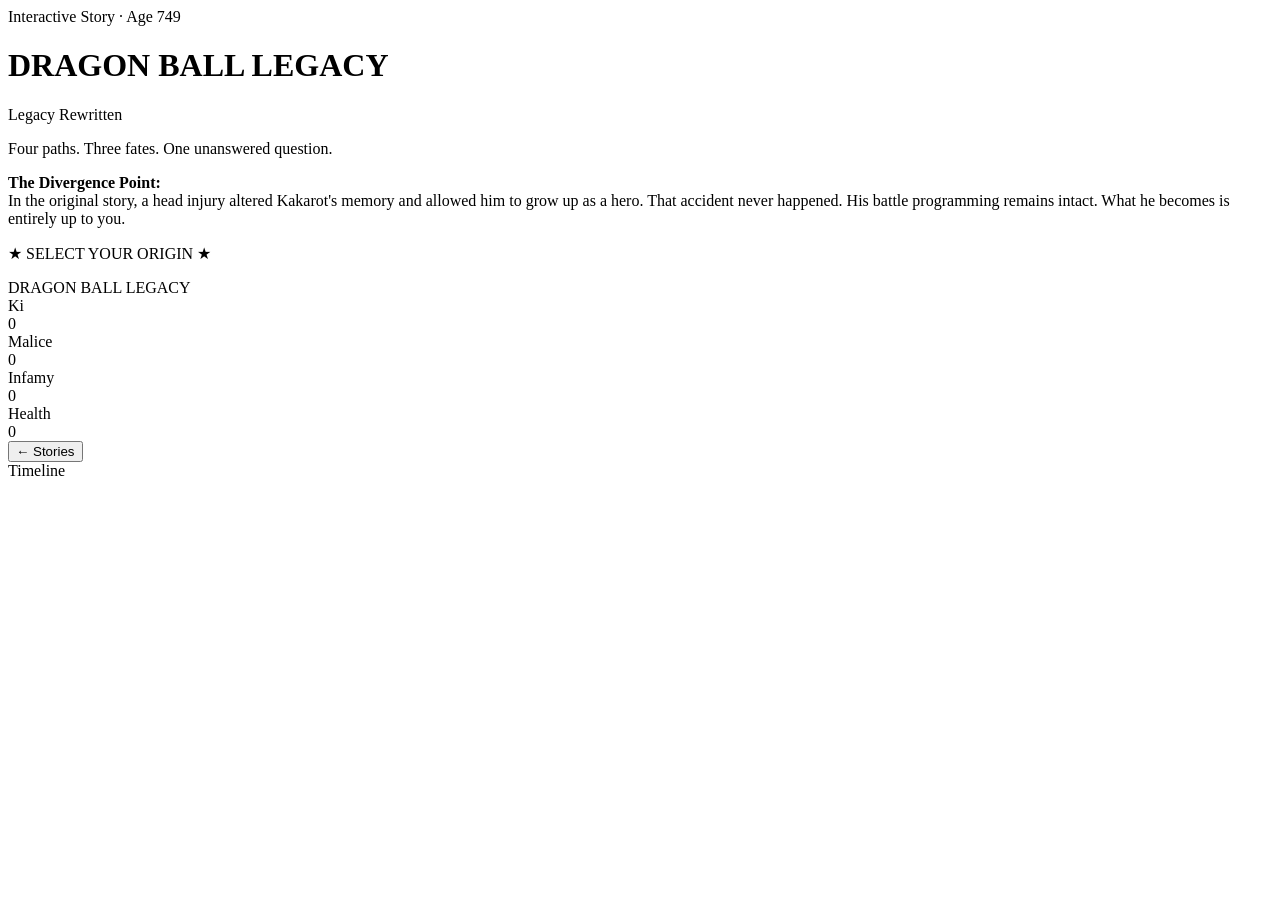
==== index.html @ 9302516a "Rename game.html to index.html" ====
<!DOCTYPE html>
<html lang="en">
<head>
  <meta charset="UTF-8" />
  <meta name="viewport" content="width=device-width, initial-scale=1.0" />
  <title>Dragon Ball Legacy Rewritten</title>
  <link rel="preconnect" href="https://fonts.googleapis.com" />
  <link rel="preconnect" href="https://fonts.gstatic.com" crossorigin />
  <link href="https://fonts.googleapis.com/css2?family=Press+Start+2P&family=VT323&display=swap" rel="stylesheet" />
  <link rel="stylesheet" href="/static/style.css" />
</head>
<body>

  <!-- ══════════════════════════════════════════════════════════
       SCREEN: HOME  –  Story selection
  ══════════════════════════════════════════════════════════════ -->
  <div id="screen-home" class="screen active">
    <div class="home-logo">
      <div class="logo-badge">Interactive Story · Age 749</div>
      <h1>DRAGON BALL <span>LEGACY</span></h1>
      <p class="subtitle-pixel">Legacy Rewritten</p>
      <p class="tagline">Four paths. Three fates. One unanswered question.</p>
      <div class="divergence">
        <strong>The Divergence Point:</strong><br>
        In the original story, a head injury altered
        Kakarot's memory and allowed him to grow up as a hero. That accident never happened.
        His battle programming remains intact. What he becomes is entirely up to you.
      </div>
    </div>

    <p class="press-start"><span class="db-dot">★</span> SELECT YOUR ORIGIN <span class="db-dot">★</span></p>
    <div class="story-grid" id="story-grid">
      <!-- Populated by game.js -->
    </div>
  </div>


  <!-- ══════════════════════════════════════════════════════════
       SCREEN: GAME  –  Active gameplay
  ══════════════════════════════════════════════════════════════ -->
  <div id="screen-game" class="screen">

    <!-- ── Stats Header ─────────────────────────────────────── -->
    <header id="stats-header">
      <div class="header-brand" id="header-brand">DRAGON BALL <span>LEGACY</span></div>
      <div class="header-divider"></div>

      <div class="stats-row">
        <!-- Ki -->
        <div class="stat-block">
          <span class="stat-label-sm" style="color:var(--ki)">Ki</span>
          <div class="stat-bar-wrap">
            <div class="stat-bar-fill ki" id="fill-ki" style="width:0%"></div>
          </div>
          <span class="stat-val-sm" id="val-ki">0</span>
        </div>

        <!-- Malice -->
        <div class="stat-block">
          <span class="stat-label-sm" style="color:var(--malice)">Malice</span>
          <div class="stat-bar-wrap">
            <div class="stat-bar-fill malice" id="fill-malice" style="width:0%"></div>
          </div>
          <span class="stat-val-sm" id="val-malice">0</span>
        </div>

        <!-- Infamy -->
        <div class="stat-block">
          <span class="stat-label-sm" style="color:var(--infamy)">Infamy</span>
          <div class="stat-bar-wrap">
            <div class="stat-bar-fill infamy" id="fill-infamy" style="width:0%"></div>
          </div>
          <span class="stat-val-sm" id="val-infamy">0</span>
        </div>

        <!-- Health -->
        <div class="stat-block">
          <span class="stat-label-sm" style="color:var(--health)">Health</span>
          <div class="stat-bar-wrap">
            <div class="stat-bar-fill health" id="fill-health" style="width:0%"></div>
          </div>
          <span class="stat-val-sm" id="val-health">0</span>
        </div>
      </div>

      <div class="header-divider"></div>
      <button class="header-back-btn" id="back-to-home">← Stories</button>
    </header>

    <!-- ── Main Body ─────────────────────────────────────────── -->
    <div id="game-body">

      <!-- Timeline Sidebar -->
      <nav id="timeline-sidebar">
        <div class="timeline-header">Timeline</div>
        <div id="timeline-list"></div>
      </nav>

      <!-- Scene Panel  –  all event content renders here -->
      <main id="scene-panel">
        <!-- Populated by game.js -->
      </main>

    </div><!-- /game-body -->

    <!-- Progress Rail -->
    <div id="progress-rail">
      <!-- Populated by game.js -->
    </div>

  </div><!-- /screen-game -->


  <!-- ── Game Data (injected by Flask) ─────────────────────── -->
  <script>
    window.GAME_DATA = {{ game_data_json | safe }};
  </script>
  <script src="/static/game.js"></script>

</body>
</html>
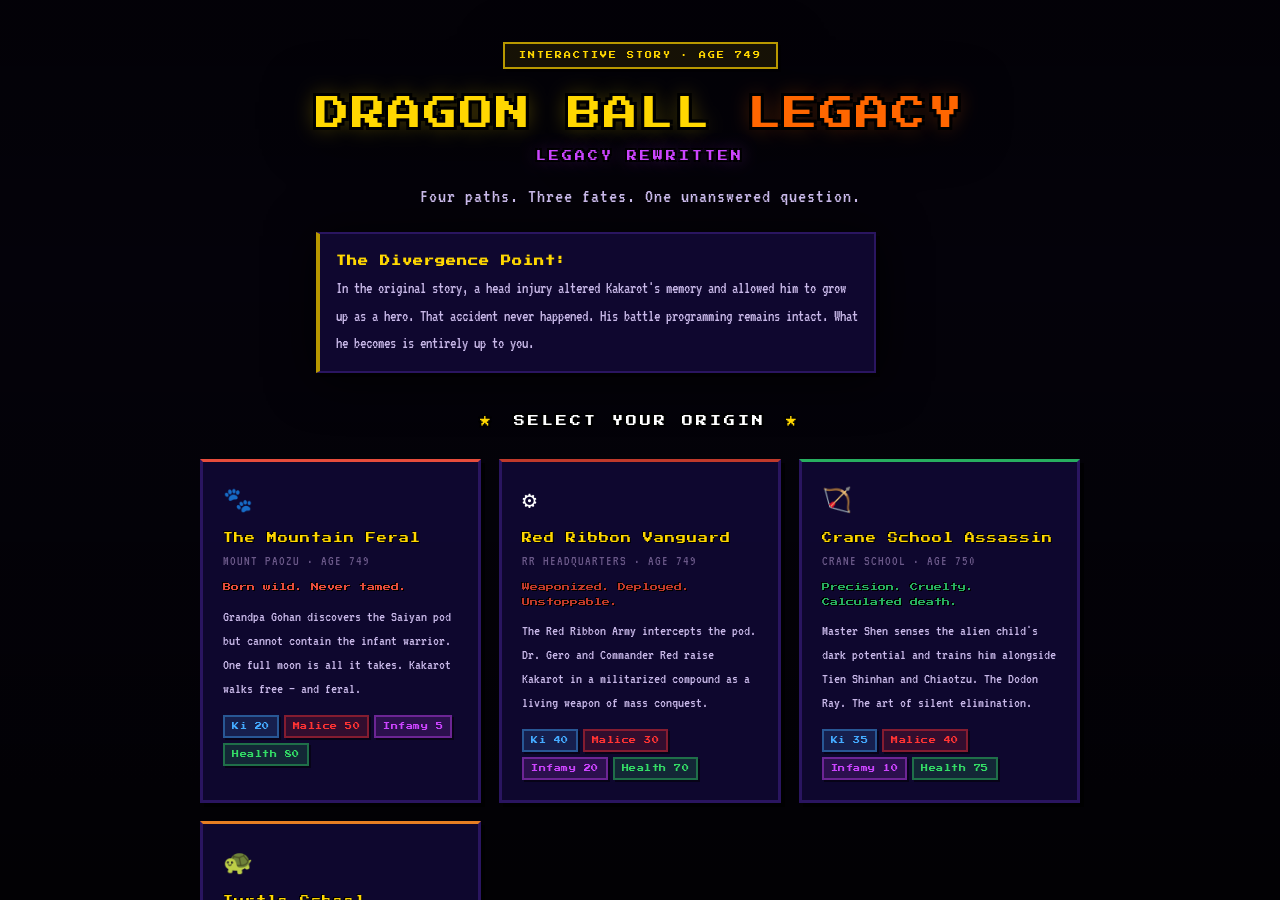
==== commit 13c01257: "Add files via upload" ====
--- a/index.html
+++ b/index.html
@@ -7,7 +7,998 @@
   <link rel="preconnect" href="https://fonts.googleapis.com" />
   <link rel="preconnect" href="https://fonts.gstatic.com" crossorigin />
   <link href="https://fonts.googleapis.com/css2?family=Press+Start+2P&family=VT323&display=swap" rel="stylesheet" />
-  <link rel="stylesheet" href="/static/style.css" />
+  <style>
+/* ───────────────────────────────────────────────────────────────────────────
+   KAKAROT'S LEGACY  –  Retro Pixel Art Theme
+   16-bit SNES / GBA-inspired aesthetic
+   ─────────────────────────────────────────────────────────────────────────── */
+
+@import url('https://fonts.googleapis.com/css2?family=Press+Start+2P&family=VT323&display=swap');
+
+:root {
+  /* ── Backgrounds ── */
+  --bg:           #06030f;
+  --bg-sky:       #0a1640;
+  --bg-card:      #110835;
+  --bg-card-alt:  #1a0f45;
+  --bg-raised:    #200d55;
+  --bg-panel:     #0d0628;
+
+  /* ── Borders ── */
+  --border:       rgba(255, 215, 0, 0.25);
+  --border-bright: #ffd700;
+  --border-dim:   #2a1560;
+
+  /* ── Text ── */
+  --text:         #ffffff;
+  --text-muted:   #c8b8e8;
+  --text-dim:     #6a5888;
+
+  /* ── Signature colors ── */
+  --gold:         #ffd700;
+  --gold-dim:     #b89800;
+  --orange:       #ff6600;
+  --purple:       #cc44ff;
+  --red:          #ff3333;
+  --blue-bright:  #44aaff;
+
+  /* ── Stat colors ── */
+  --ki:           #44aaff;
+  --malice:       #ff3333;
+  --infamy:       #cc44ff;
+  --health:       #33dd66;
+
+  /* ── Path colors ── */
+  --path-saiyan:  #ffd700;
+  --path-feral:   #ff3333;
+  --path-tyrant:  #cc44ff;
+
+  /* ── Layout ── */
+  --header-h:     64px;
+  --sidebar-w:    230px;
+  --radius:       4px;
+  --radius-sm:    2px;
+
+  /* ── Pixel font ── */
+  --font-pixel:   'Press Start 2P', monospace;
+  --font-retro:   'VT323', monospace;
+  --transition:   0.15s ease;
+}
+
+/* ── Reset ────────────────────────────────────────────────────────────────── */
+*, *::before, *::after { box-sizing: border-box; margin: 0; padding: 0; }
+html, body { height: 100%; overflow: hidden; }
+body {
+  font-family: var(--font-retro);
+  background: var(--bg);
+  color: var(--text);
+  font-size: 18px;
+  line-height: 1.6;
+  image-rendering: pixelated;
+}
+
+/* ── Scrollbar ────────────────────────────────────────────────────────────── */
+::-webkit-scrollbar { width: 6px; }
+::-webkit-scrollbar-track { background: var(--bg-panel); }
+::-webkit-scrollbar-thumb { background: var(--border-dim); border-radius: 0; }
+::-webkit-scrollbar-thumb:hover { background: var(--gold-dim); }
+
+/* ────────────────────────────────────────────────────────────────────────────
+   PIXEL HELPERS  –  reusable utility classes
+   ────────────────────────────────────────────────────────────────────────── */
+
+/* Thick pixel outline on text */
+.pixel-outline {
+  text-shadow:
+    -2px -2px 0 #000,  2px -2px 0 #000,
+    -2px  2px 0 #000,  2px  2px 0 #000,
+    -3px  0   0 #000,  3px  0   0 #000,
+     0   -3px 0 #000,  0    3px 0 #000;
+}
+
+/* Inset pixel border effect */
+.pixel-panel {
+  border: 3px solid var(--gold-dim);
+  box-shadow:
+    inset 2px  2px 0 rgba(255,255,255,0.12),
+    inset -2px -2px 0 rgba(0,0,0,0.5),
+    4px 4px 0 rgba(0,0,0,0.6);
+  border-radius: 0;
+}
+
+/* ────────────────────────────────────────────────────────────────────────────
+   SCREEN SYSTEM
+   ────────────────────────────────────────────────────────────────────────── */
+.screen {
+  position: absolute;
+  inset: 0;
+  opacity: 0;
+  pointer-events: none;
+  transition: opacity 0.3s ease;
+}
+.screen.active {
+  opacity: 1;
+  pointer-events: all;
+}
+
+/* Background image handles the scenery */
+
+/* ────────────────────────────────────────────────────────────────────────────
+   HOME SCREEN
+   ────────────────────────────────────────────────────────────────────────── */
+#screen-home {
+  display: flex;
+  flex-direction: column;
+  align-items: center;
+  justify-content: flex-start;
+  padding: 40px 24px 48px;
+  overflow-y: auto;
+  background:
+    linear-gradient(180deg,
+      rgba(0,0,0,0.55) 0%,
+      rgba(0,0,0,0.35) 30%,
+      rgba(0,0,0,0.55) 70%,
+      rgba(0,0,0,0.75) 100%),
+    url('TitleScreen.png') center top / cover no-repeat fixed;
+}
+
+/* ── Title Block ──────────────────────────────────────────────────────────── */
+.home-logo {
+  text-align: center;
+  margin-bottom: 40px;
+  user-select: none;
+  position: relative;
+  z-index: 1;
+  filter: drop-shadow(0 4px 24px rgba(0,0,0,0.9));
+}
+
+.logo-badge {
+  display: inline-block;
+  font-family: var(--font-pixel);
+  font-size: 7px;
+  letter-spacing: 2px;
+  text-transform: uppercase;
+  color: var(--gold);
+  background: rgba(255,215,0,0.08);
+  border: 2px solid var(--gold-dim);
+  padding: 6px 14px;
+  margin-bottom: 20px;
+  box-shadow: 3px 3px 0 rgba(0,0,0,0.5);
+}
+
+.home-logo h1 {
+  font-family: var(--font-pixel);
+  font-size: clamp(18px, 3.5vw, 34px);
+  font-weight: 400;
+  letter-spacing: 2px;
+  line-height: 1.5;
+  color: var(--gold);
+  text-shadow:
+    -3px -3px 0 #000, 3px -3px 0 #000,
+    -3px  3px 0 #000, 3px  3px 0 #000,
+    0 0 20px rgba(255,215,0,0.4);
+}
+.home-logo h1 span {
+  color: var(--orange);
+  text-shadow:
+    -3px -3px 0 #000, 3px -3px 0 #000,
+    -3px  3px 0 #000, 3px  3px 0 #000,
+    0 0 20px rgba(255,102,0,0.4);
+}
+
+.home-logo .subtitle-pixel {
+  font-family: var(--font-pixel);
+  font-size: 10px;
+  color: var(--purple);
+  letter-spacing: 3px;
+  text-transform: uppercase;
+  margin-top: 8px;
+  text-shadow:
+    -2px -2px 0 #000, 2px -2px 0 #000,
+    -2px  2px 0 #000, 2px  2px 0 #000,
+    0 0 16px rgba(204,68,255,0.5);
+}
+
+.home-logo .tagline {
+  margin-top: 16px;
+  font-family: var(--font-retro);
+  font-size: 20px;
+  color: var(--text-muted);
+  letter-spacing: 1px;
+}
+
+.home-logo .divergence {
+  margin-top: 20px;
+  max-width: 560px;
+  font-family: var(--font-retro);
+  font-size: 16px;
+  color: var(--text-muted);
+  background: rgba(17, 8, 53, 0.9);
+  border: 2px solid var(--border-dim);
+  border-left: 4px solid var(--gold-dim);
+  padding: 14px 16px;
+  line-height: 1.7;
+  box-shadow: 4px 4px 0 rgba(0,0,0,0.6);
+  text-align: left;
+  backdrop-filter: blur(4px);
+}
+.home-logo .divergence strong {
+  color: var(--gold);
+  font-family: var(--font-pixel);
+  font-size: 10px;
+  letter-spacing: 1px;
+}
+
+/* ── Blinking press-start prompt ─────────────────────────────────────────── */
+.press-start {
+  font-family: var(--font-pixel);
+  font-size: 11px;
+  color: #fff;
+  letter-spacing: 3px;
+  text-transform: uppercase;
+  margin-bottom: 28px;
+  animation: blink 1.2s step-start infinite;
+  text-shadow:
+    -2px -2px 0 #000, 2px -2px 0 #000,
+    -2px  2px 0 #000, 2px  2px 0 #000;
+  position: relative;
+  z-index: 1;
+}
+.press-start .db-dot { color: var(--gold); margin: 0 6px; }
+@keyframes blink {
+  0%, 100% { opacity: 1; }
+  50%       { opacity: 0; }
+}
+
+/* ── Choose label ─────────────────────────────────────────────────────────── */
+.choose-label {
+  font-family: var(--font-pixel);
+  font-size: 9px;
+  text-transform: uppercase;
+  letter-spacing: 3px;
+  color: var(--gold);
+  margin-bottom: 20px;
+  text-align: center;
+  position: relative;
+  z-index: 1;
+  text-shadow: -1px -1px 0 #000, 1px 1px 0 #000;
+}
+
+/* ── Story Cards Grid ─────────────────────────────────────────────────────── */
+.story-grid {
+  display: grid;
+  grid-template-columns: repeat(auto-fit, minmax(260px, 1fr));
+  gap: 18px;
+  width: 100%;
+  max-width: 880px;
+  position: relative;
+  z-index: 1;
+}
+
+.story-card {
+  background: rgba(17, 8, 53, 0.88);
+  border: 3px solid var(--border-dim);
+  border-top-color: var(--story-color, var(--gold-dim));
+  border-radius: 0;
+  padding: 20px;
+  cursor: pointer;
+  transition: all var(--transition);
+  position: relative;
+  box-shadow: 4px 4px 0 rgba(0,0,0,0.7);
+  backdrop-filter: blur(4px);
+}
+.story-card:hover {
+  background: var(--bg-card-alt);
+  border-color: var(--story-color, var(--gold));
+  transform: translate(-2px, -2px);
+  box-shadow: 6px 6px 0 rgba(0,0,0,0.8), 0 0 20px -4px var(--story-color, var(--gold));
+}
+.story-card-icon {
+  font-size: 24px;
+  margin-bottom: 10px;
+  display: block;
+}
+.story-card-title {
+  font-family: var(--font-pixel);
+  font-size: 10px;
+  color: var(--gold);
+  margin-bottom: 4px;
+  letter-spacing: 1px;
+  text-shadow: -1px -1px 0 #000, 1px 1px 0 #000;
+  line-height: 1.6;
+}
+.story-card-subtitle {
+  font-family: var(--font-retro);
+  font-size: 14px;
+  text-transform: uppercase;
+  letter-spacing: 1px;
+  color: var(--text-dim);
+  margin-bottom: 8px;
+}
+.story-card-tagline {
+  font-family: var(--font-pixel);
+  font-size: 8px;
+  color: var(--story-color, var(--orange));
+  margin-bottom: 10px;
+  line-height: 1.8;
+  text-shadow: -1px -1px 0 #000, 1px 1px 0 #000;
+}
+.story-card-desc {
+  font-family: var(--font-retro);
+  font-size: 15px;
+  color: var(--text-muted);
+  line-height: 1.6;
+}
+.story-card-stats {
+  display: flex;
+  gap: 5px;
+  margin-top: 14px;
+  flex-wrap: wrap;
+}
+.stat-pip {
+  font-family: var(--font-pixel);
+  font-size: 7px;
+  padding: 4px 7px;
+  border-radius: 0;
+  font-weight: 400;
+  letter-spacing: 0.5px;
+  box-shadow: 2px 2px 0 rgba(0,0,0,0.5);
+}
+.stat-pip.ki     { background: rgba(68,170,255,0.15); color: var(--ki);     border: 2px solid rgba(68,170,255,0.4); }
+.stat-pip.malice { background: rgba(255,51,51,0.15);  color: var(--malice); border: 2px solid rgba(255,51,51,0.4); }
+.stat-pip.infamy { background: rgba(204,68,255,0.15); color: var(--infamy); border: 2px solid rgba(204,68,255,0.4); }
+.stat-pip.health { background: rgba(51,221,102,0.15); color: var(--health); border: 2px solid rgba(51,221,102,0.4); }
+
+/* ────────────────────────────────────────────────────────────────────────────
+   GAME SCREEN
+   ────────────────────────────────────────────────────────────────────────── */
+#screen-game {
+  display: flex;
+  flex-direction: column;
+  height: 100%;
+  background: var(--bg);
+}
+
+/* ── Stats Header ─────────────────────────────────────────────────────────── */
+#stats-header {
+  height: var(--header-h);
+  min-height: var(--header-h);
+  background: var(--bg-panel);
+  border-bottom: 3px solid var(--gold-dim);
+  display: flex;
+  align-items: center;
+  padding: 0 16px;
+  gap: 16px;
+  z-index: 10;
+  flex-shrink: 0;
+  box-shadow: 0 4px 0 rgba(0,0,0,0.5);
+}
+
+.header-brand {
+  font-family: var(--font-pixel);
+  font-size: 9px;
+  letter-spacing: 1px;
+  text-transform: uppercase;
+  color: var(--gold-dim);
+  white-space: nowrap;
+  text-shadow: -1px -1px 0 #000, 1px 1px 0 #000;
+}
+.header-brand span { color: var(--orange); }
+
+.header-divider {
+  width: 2px;
+  height: 28px;
+  background: var(--border-dim);
+  flex-shrink: 0;
+}
+
+/* ── Stats row ────────────────────────────────────────────────────────────── */
+.stats-row {
+  display: flex;
+  gap: 12px;
+  flex: 1;
+  align-items: center;
+}
+.stat-block {
+  display: flex;
+  align-items: center;
+  gap: 6px;
+  flex: 1;
+  min-width: 80px;
+}
+.stat-label-sm {
+  font-family: var(--font-pixel);
+  font-size: 7px;
+  text-transform: uppercase;
+  letter-spacing: 0.5px;
+  color: var(--text-muted);
+  font-weight: 400;
+  white-space: nowrap;
+  width: 40px;
+  text-shadow: -1px -1px 0 #000, 1px 1px 0 #000;
+}
+.stat-bar-wrap {
+  flex: 1;
+  height: 8px;
+  background: rgba(0,0,0,0.6);
+  border: 2px solid rgba(255,255,255,0.1);
+  border-radius: 0;
+  overflow: hidden;
+  min-width: 40px;
+  box-shadow: inset 1px 1px 0 rgba(0,0,0,0.5);
+}
+.stat-bar-fill {
+  height: 100%;
+  border-radius: 0;
+  transition: width 0.4s steps(8);
+}
+.stat-bar-fill.ki     { background: var(--ki);     box-shadow: 0 0 6px rgba(68,170,255,0.8); }
+.stat-bar-fill.malice { background: var(--malice); box-shadow: 0 0 6px rgba(255,51,51,0.8); }
+.stat-bar-fill.infamy { background: var(--infamy); box-shadow: 0 0 6px rgba(204,68,255,0.8); }
+.stat-bar-fill.health { background: var(--health); box-shadow: 0 0 6px rgba(51,221,102,0.8); }
+.stat-val-sm {
+  font-family: var(--font-pixel);
+  font-size: 8px;
+  color: var(--text-muted);
+  width: 24px;
+  text-align: right;
+}
+
+.header-back-btn {
+  font-family: var(--font-pixel);
+  font-size: 7px;
+  background: rgba(255,215,0,0.08);
+  border: 2px solid var(--border-dim);
+  color: var(--text-dim);
+  padding: 8px 12px;
+  cursor: pointer;
+  transition: all var(--transition);
+  white-space: nowrap;
+  box-shadow: 2px 2px 0 rgba(0,0,0,0.5);
+  border-radius: 0;
+  letter-spacing: 0.5px;
+}
+.header-back-btn:hover {
+  border-color: var(--gold-dim);
+  color: var(--gold);
+  background: rgba(255,215,0,0.12);
+  transform: translate(-1px, -1px);
+  box-shadow: 3px 3px 0 rgba(0,0,0,0.6);
+}
+
+/* ── Main Layout ──────────────────────────────────────────────────────────── */
+#game-body {
+  display: flex;
+  flex: 1;
+  overflow: hidden;
+}
+
+/* ── Timeline Sidebar ─────────────────────────────────────────────────────── */
+#timeline-sidebar {
+  width: var(--sidebar-w);
+  min-width: var(--sidebar-w);
+  background: var(--bg-panel);
+  border-right: 3px solid var(--border-dim);
+  display: flex;
+  flex-direction: column;
+  overflow: hidden;
+  flex-shrink: 0;
+}
+.timeline-header {
+  padding: 12px 14px;
+  font-family: var(--font-pixel);
+  font-size: 8px;
+  text-transform: uppercase;
+  letter-spacing: 2px;
+  color: var(--gold-dim);
+  border-bottom: 2px solid var(--border-dim);
+  font-weight: 400;
+  text-shadow: -1px -1px 0 #000, 1px 1px 0 #000;
+  background: rgba(0,0,0,0.3);
+}
+#timeline-list {
+  flex: 1;
+  overflow-y: auto;
+  padding: 10px 0;
+}
+.timeline-entry {
+  padding: 7px 14px;
+  animation: slideIn 0.2s steps(4);
+}
+@keyframes slideIn {
+  from { opacity: 0; transform: translateX(-4px); }
+  to   { opacity: 1; transform: translateX(0); }
+}
+.tl-year {
+  font-family: var(--font-pixel);
+  font-size: 6px;
+  color: var(--text-dim);
+  text-transform: uppercase;
+  letter-spacing: 1px;
+  margin-bottom: 3px;
+}
+.tl-text {
+  font-family: var(--font-retro);
+  font-size: 14px;
+  color: var(--text-muted);
+  line-height: 1.4;
+}
+.tl-text.choice-entry {
+  color: var(--gold);
+  font-size: 15px;
+}
+.tl-text.choice-entry::before { content: '▸ '; color: var(--orange); }
+.tl-divider {
+  height: 1px;
+  background: var(--border-dim);
+  margin: 4px 14px;
+  opacity: 0.5;
+}
+
+/* ── Scene Panel ──────────────────────────────────────────────────────────── */
+#scene-panel {
+  flex: 1;
+  overflow-y: auto;
+  display: flex;
+  flex-direction: column;
+  align-items: center;
+  padding: 28px 22px 40px;
+  background:
+    radial-gradient(ellipse 60% 40% at 50% 0%, rgba(13,22,80,0.5) 0%, transparent 60%),
+    var(--bg);
+}
+
+.scene-inner {
+  width: 100%;
+  max-width: 660px;
+}
+
+/* ── Badges ───────────────────────────────────────────────────────────────── */
+.scene-badges {
+  display: flex;
+  align-items: center;
+  gap: 8px;
+  margin-bottom: 14px;
+  flex-wrap: wrap;
+}
+.badge-year {
+  font-family: var(--font-pixel);
+  font-size: 7px;
+  text-transform: uppercase;
+  letter-spacing: 1.5px;
+  color: var(--gold);
+  background: rgba(255,215,0,0.1);
+  border: 2px solid var(--gold-dim);
+  padding: 5px 10px;
+  font-weight: 400;
+  box-shadow: 2px 2px 0 rgba(0,0,0,0.5);
+}
+.badge-path {
+  font-family: var(--font-pixel);
+  font-size: 7px;
+  text-transform: uppercase;
+  letter-spacing: 1px;
+  padding: 5px 10px;
+  font-weight: 400;
+  box-shadow: 2px 2px 0 rgba(0,0,0,0.5);
+}
+.badge-path.saiyan { background: rgba(255,215,0,0.12); color: var(--path-saiyan); border: 2px solid rgba(255,215,0,0.35); }
+.badge-path.feral  { background: rgba(255,51,51,0.12);  color: var(--path-feral);  border: 2px solid rgba(255,51,51,0.35); }
+.badge-path.tyrant { background: rgba(204,68,255,0.12); color: var(--path-tyrant); border: 2px solid rgba(204,68,255,0.35); }
+
+/* ── Scene Title ──────────────────────────────────────────────────────────── */
+.scene-title {
+  font-family: var(--font-pixel);
+  font-size: clamp(12px, 2vw, 16px);
+  color: var(--gold);
+  line-height: 1.6;
+  margin-bottom: 20px;
+  letter-spacing: 1px;
+  text-shadow:
+    -2px -2px 0 #000, 2px -2px 0 #000,
+    -2px  2px 0 #000, 2px  2px 0 #000,
+    0 0 20px rgba(255,215,0,0.25);
+}
+
+/* ── Image Placeholder ────────────────────────────────────────────────────── */
+.image-placeholder {
+  width: 100%;
+  aspect-ratio: 16 / 6;
+  background: var(--bg-panel);
+  border: 3px solid var(--border-dim);
+  border-top-color: var(--gold-dim);
+  display: flex;
+  flex-direction: column;
+  align-items: center;
+  justify-content: center;
+  gap: 8px;
+  margin-bottom: 22px;
+  position: relative;
+  overflow: hidden;
+  box-shadow: 4px 4px 0 rgba(0,0,0,0.7);
+}
+.image-placeholder::before {
+  content: '';
+  position: absolute;
+  inset: 0;
+  background: repeating-linear-gradient(
+    0deg, transparent, transparent 3px, rgba(255,255,255,0.015) 3px, rgba(255,255,255,0.015) 4px
+  );
+  pointer-events: none;
+}
+.image-placeholder img {
+  width: 100%;
+  height: 100%;
+  object-fit: cover;
+  image-rendering: pixelated;
+}
+.ph-icon    { font-size: 28px; opacity: 0.25; position: relative; z-index:1; }
+.ph-label {
+  font-family: var(--font-pixel);
+  font-size: 7px;
+  color: var(--text-dim);
+  text-transform: uppercase;
+  letter-spacing: 2px;
+  position: relative; z-index: 1;
+}
+.ph-id {
+  font-family: var(--font-pixel);
+  font-size: 6px;
+  color: var(--text-dim);
+  background: rgba(255,255,255,0.04);
+  padding: 3px 8px;
+  border: 1px solid var(--border-dim);
+  position: relative; z-index: 1;
+}
+
+/* ── Scene Text ───────────────────────────────────────────────────────────── */
+.scene-text {
+  font-family: var(--font-retro);
+  font-size: 18px;
+  color: var(--text-muted);
+  line-height: 1.8;
+  margin-bottom: 26px;
+  white-space: pre-line;
+}
+
+/* ── Alignment Reveal Card ────────────────────────────────────────────────── */
+.alignment-card {
+  background: var(--bg-card);
+  border: 3px solid var(--border-dim);
+  padding: 24px;
+  margin-bottom: 22px;
+  text-align: center;
+  box-shadow: 4px 4px 0 rgba(0,0,0,0.6);
+}
+.alignment-card .align-label {
+  font-family: var(--font-pixel);
+  font-size: 7px;
+  text-transform: uppercase;
+  letter-spacing: 2px;
+  color: var(--text-dim);
+  margin-bottom: 12px;
+}
+.alignment-card .align-name {
+  font-family: var(--font-pixel);
+  font-size: clamp(10px, 1.8vw, 14px);
+  font-weight: 400;
+  letter-spacing: 2px;
+  margin-bottom: 14px;
+  line-height: 1.8;
+  text-shadow:
+    -2px -2px 0 #000, 2px -2px 0 #000,
+    -2px  2px 0 #000, 2px  2px 0 #000;
+}
+.alignment-card .align-desc {
+  font-family: var(--font-retro);
+  font-size: 17px;
+  color: var(--text-muted);
+  line-height: 1.7;
+}
+.alignment-card.saiyan { border-color: var(--path-saiyan); box-shadow: 4px 4px 0 rgba(0,0,0,0.6), 0 0 30px -8px var(--path-saiyan); }
+.alignment-card.feral  { border-color: var(--path-feral);  box-shadow: 4px 4px 0 rgba(0,0,0,0.6), 0 0 30px -8px var(--path-feral); }
+.alignment-card.tyrant { border-color: var(--path-tyrant); box-shadow: 4px 4px 0 rgba(0,0,0,0.6), 0 0 30px -8px var(--path-tyrant); }
+.alignment-card.saiyan .align-name { color: var(--path-saiyan); }
+.alignment-card.feral  .align-name { color: var(--path-feral); }
+.alignment-card.tyrant .align-name { color: var(--path-tyrant); }
+
+/* ── Choice Buttons ───────────────────────────────────────────────────────── */
+.choices-container {
+  display: flex;
+  flex-direction: column;
+  gap: 12px;
+  margin-bottom: 20px;
+}
+
+.choice-btn {
+  background: var(--bg-card);
+  border: 3px solid var(--border-dim);
+  border-radius: 0;
+  padding: 16px 18px;
+  text-align: left;
+  cursor: pointer;
+  transition: all var(--transition);
+  width: 100%;
+  position: relative;
+  box-shadow: 4px 4px 0 rgba(0,0,0,0.7);
+}
+.choice-btn:hover {
+  background: var(--bg-card-alt);
+  transform: translate(-2px, -2px);
+  box-shadow: 6px 6px 0 rgba(0,0,0,0.7);
+}
+.choice-btn.path-feral:hover  { border-color: var(--path-feral);  box-shadow: 6px 6px 0 rgba(0,0,0,0.7), 0 0 18px -4px var(--path-feral); }
+.choice-btn.path-saiyan:hover { border-color: var(--path-saiyan); box-shadow: 6px 6px 0 rgba(0,0,0,0.7), 0 0 18px -4px var(--path-saiyan); }
+.choice-btn.path-tyrant:hover { border-color: var(--path-tyrant); box-shadow: 6px 6px 0 rgba(0,0,0,0.7), 0 0 18px -4px var(--path-tyrant); }
+
+.choice-btn-title {
+  font-family: var(--font-pixel);
+  font-size: 9px;
+  color: var(--text);
+  margin-bottom: 8px;
+  letter-spacing: 0.5px;
+  line-height: 1.8;
+  text-shadow: -1px -1px 0 #000, 1px 1px 0 #000;
+}
+.choice-btn-detail {
+  font-family: var(--font-retro);
+  font-size: 15px;
+  color: var(--text-muted);
+  line-height: 1.55;
+  margin-bottom: 10px;
+}
+.choice-stat-tags {
+  display: flex;
+  flex-wrap: wrap;
+  gap: 6px;
+}
+.stat-change-tag {
+  font-family: var(--font-pixel);
+  font-size: 7px;
+  font-weight: 400;
+  padding: 3px 7px;
+  border-radius: 0;
+  letter-spacing: 0.5px;
+  box-shadow: 2px 2px 0 rgba(0,0,0,0.4);
+}
+.stat-change-tag.ki     { background: rgba(68,170,255,0.15); color: var(--ki);     border: 1px solid rgba(68,170,255,0.4); }
+.stat-change-tag.malice { background: rgba(255,51,51,0.15);  color: var(--malice); border: 1px solid rgba(255,51,51,0.4); }
+.stat-change-tag.infamy { background: rgba(204,68,255,0.15); color: var(--infamy); border: 1px solid rgba(204,68,255,0.4); }
+.stat-change-tag.health { background: rgba(51,221,102,0.15); color: var(--health); border: 1px solid rgba(51,221,102,0.4); }
+
+/* ── Continue Button ──────────────────────────────────────────────────────── */
+.continue-btn {
+  font-family: var(--font-pixel);
+  font-size: 9px;
+  background: rgba(255,102,0,0.1);
+  border: 3px solid var(--orange);
+  border-radius: 0;
+  color: var(--orange);
+  padding: 16px 28px;
+  cursor: pointer;
+  transition: all var(--transition);
+  width: 100%;
+  letter-spacing: 2px;
+  text-transform: uppercase;
+  box-shadow: 4px 4px 0 rgba(0,0,0,0.7);
+  text-shadow: -1px -1px 0 #000, 1px 1px 0 #000;
+}
+.continue-btn:hover {
+  background: var(--orange);
+  color: #1a0800;
+  transform: translate(-2px, -2px);
+  box-shadow: 6px 6px 0 rgba(0,0,0,0.7);
+  text-shadow: none;
+}
+
+/* ── Ending Card ──────────────────────────────────────────────────────────── */
+.ending-card {
+  background: var(--bg-card);
+  border: 3px solid var(--border-dim);
+  padding: 24px;
+  margin-bottom: 22px;
+  position: relative;
+  box-shadow: 4px 4px 0 rgba(0,0,0,0.7);
+}
+.ending-card.saiyan { border-color: var(--path-saiyan); box-shadow: 4px 4px 0 rgba(0,0,0,0.7), 0 0 30px -6px var(--path-saiyan); }
+.ending-card.feral  { border-color: var(--path-feral);  box-shadow: 4px 4px 0 rgba(0,0,0,0.7), 0 0 30px -6px var(--path-feral); }
+.ending-card.tyrant { border-color: var(--path-tyrant); box-shadow: 4px 4px 0 rgba(0,0,0,0.7), 0 0 30px -6px var(--path-tyrant); }
+
+.ending-type-label {
+  font-family: var(--font-pixel);
+  font-size: 7px;
+  text-transform: uppercase;
+  letter-spacing: 2px;
+  color: var(--text-dim);
+  margin-bottom: 10px;
+}
+.ending-title {
+  font-family: var(--font-pixel);
+  font-size: clamp(12px, 2.2vw, 18px);
+  font-weight: 400;
+  letter-spacing: 2px;
+  margin-bottom: 16px;
+  line-height: 1.6;
+  text-shadow:
+    -2px -2px 0 #000, 2px -2px 0 #000,
+    -2px  2px 0 #000, 2px  2px 0 #000;
+}
+.ending-card.saiyan .ending-title { color: var(--path-saiyan); }
+.ending-card.feral  .ending-title { color: var(--path-feral); }
+.ending-card.tyrant .ending-title { color: var(--path-tyrant); }
+
+.ending-text {
+  font-family: var(--font-retro);
+  font-size: 17px;
+  color: var(--text-muted);
+  line-height: 1.85;
+  margin-bottom: 16px;
+  white-space: pre-line;
+}
+.ending-outcome {
+  font-family: var(--font-retro);
+  font-size: 15px;
+  color: var(--text-muted);
+  background: var(--bg-panel);
+  padding: 12px 14px;
+  border-left: 3px solid var(--border-dim);
+  line-height: 1.6;
+}
+.ending-card.saiyan .ending-outcome { border-left-color: var(--path-saiyan); }
+.ending-card.feral  .ending-outcome { border-left-color: var(--path-feral); }
+.ending-card.tyrant .ending-outcome { border-left-color: var(--path-tyrant); }
+
+/* ── Aftermath Card ───────────────────────────────────────────────────────── */
+.aftermath-card {
+  background: var(--bg-card);
+  border: 3px solid var(--border-dim);
+  padding: 22px;
+  margin-bottom: 24px;
+  box-shadow: 4px 4px 0 rgba(0,0,0,0.6);
+}
+.aftermath-header {
+  display: flex;
+  align-items: baseline;
+  gap: 12px;
+  margin-bottom: 14px;
+  flex-wrap: wrap;
+}
+.aftermath-title {
+  font-family: var(--font-pixel);
+  font-size: 11px;
+  color: var(--gold);
+  text-shadow: -1px -1px 0 #000, 1px 1px 0 #000;
+  line-height: 1.8;
+}
+.aftermath-year {
+  font-family: var(--font-pixel);
+  font-size: 7px;
+  color: var(--text-dim);
+  text-transform: uppercase;
+  letter-spacing: 1px;
+}
+.aftermath-text {
+  font-family: var(--font-retro);
+  font-size: 16px;
+  color: var(--text-muted);
+  line-height: 1.8;
+  white-space: pre-line;
+  margin-bottom: 16px;
+}
+.aftermath-status {
+  font-family: var(--font-pixel);
+  font-size: 7px;
+  font-weight: 400;
+  text-transform: uppercase;
+  letter-spacing: 2px;
+  padding: 6px 12px;
+  display: inline-block;
+  box-shadow: 2px 2px 0 rgba(0,0,0,0.5);
+}
+.aftermath-status.saiyan { background: rgba(255,215,0,0.12); color: var(--path-saiyan); border: 2px solid rgba(255,215,0,0.35); }
+.aftermath-status.feral  { background: rgba(255,51,51,0.12);  color: var(--path-feral);  border: 2px solid rgba(255,51,51,0.35); }
+.aftermath-status.tyrant { background: rgba(204,68,255,0.12); color: var(--path-tyrant); border: 2px solid rgba(204,68,255,0.35); }
+
+/* ── Play Again Button ────────────────────────────────────────────────────── */
+.play-again-btn {
+  font-family: var(--font-pixel);
+  font-size: 10px;
+  background: rgba(255,215,0,0.08);
+  border: 3px solid var(--gold-dim);
+  border-radius: 0;
+  color: var(--gold);
+  padding: 18px 32px;
+  cursor: pointer;
+  transition: all var(--transition);
+  width: 100%;
+  letter-spacing: 2px;
+  text-transform: uppercase;
+  box-shadow: 4px 4px 0 rgba(0,0,0,0.7);
+  text-shadow: -1px -1px 0 #000, 1px 1px 0 #000;
+}
+.play-again-btn:hover {
+  background: var(--gold);
+  color: #1a0800;
+  transform: translate(-2px, -2px);
+  box-shadow: 6px 6px 0 rgba(0,0,0,0.7);
+  text-shadow: none;
+}
+
+/* ── Progress Rail ────────────────────────────────────────────────────────── */
+#progress-rail {
+  display: flex;
+  align-items: center;
+  padding: 8px 16px 10px;
+  border-top: 3px solid var(--border-dim);
+  flex-shrink: 0;
+  overflow-x: auto;
+  background: var(--bg-panel);
+  box-shadow: 0 -3px 0 rgba(0,0,0,0.3);
+}
+.rail-node {
+  display: flex;
+  flex-direction: column;
+  align-items: center;
+  gap: 3px;
+}
+.rail-dot {
+  width: 22px;
+  height: 22px;
+  border-radius: 0;
+  border: 2px solid var(--text-dim);
+  background: transparent;
+  display: grid;
+  place-items: center;
+  font-family: var(--font-pixel);
+  font-size: 7px;
+  font-weight: 400;
+  color: var(--text-dim);
+  transition: all var(--transition);
+  flex-shrink: 0;
+  box-shadow: 2px 2px 0 rgba(0,0,0,0.5);
+}
+.rail-dot.done    { background: var(--orange); border-color: var(--orange); color: #1a0800; box-shadow: 2px 2px 0 rgba(0,0,0,0.5); }
+.rail-dot.current {
+  background: var(--bg-raised);
+  border-color: var(--gold);
+  color: var(--gold);
+  box-shadow: 2px 2px 0 rgba(0,0,0,0.5), 0 0 10px -2px rgba(255,215,0,0.6);
+  animation: railPulse 1.4s step-start infinite;
+}
+@keyframes railPulse {
+  0%, 100% { box-shadow: 2px 2px 0 rgba(0,0,0,0.5), 0 0 10px -2px rgba(255,215,0,0.6); }
+  50%       { box-shadow: 2px 2px 0 rgba(0,0,0,0.5), 0 0 18px 0px rgba(255,215,0,0.9); }
+}
+.rail-node-lbl {
+  font-family: var(--font-pixel);
+  font-size: 6px;
+  color: var(--text-dim);
+  text-transform: uppercase;
+  letter-spacing: 0.3px;
+  white-space: nowrap;
+}
+.rail-node.done .rail-node-lbl    { color: var(--text-muted); }
+.rail-node.current .rail-node-lbl { color: var(--gold); }
+.rail-connector {
+  width: 20px;
+  height: 2px;
+  background: var(--text-dim);
+  flex-shrink: 0;
+  margin-bottom: 12px;
+}
+.rail-connector.done { background: var(--orange); }
+
+/* ── Responsive ───────────────────────────────────────────────────────────── */
+@media (max-width: 640px) {
+  #timeline-sidebar { display: none; }
+  .stats-row { gap: 6px; }
+  .stat-label-sm { display: none; }
+  #scene-panel { padding: 16px 14px 32px; }
+  .home-logo h1 { font-size: 16px; }
+  .story-grid { grid-template-columns: 1fr; }
+}
+
+  </style>
 </head>
 <body>
 
@@ -84,7 +1075,7 @@
       </div>
 
       <div class="header-divider"></div>
-      <button class="header-back-btn" id="back-to-home">← Stories</button>
+      <button class="header-back-btn" id="back-to-home">&#8592; Stories</button>
     </header>
 
     <!-- ── Main Body ─────────────────────────────────────────── -->
@@ -96,12 +1087,12 @@
         <div id="timeline-list"></div>
       </nav>
 
-      <!-- Scene Panel  –  all event content renders here -->
+      <!-- Scene Panel -->
       <main id="scene-panel">
         <!-- Populated by game.js -->
       </main>
 
-    </div><!-- /game-body -->
+    </div>
 
     <!-- Progress Rail -->
     <div id="progress-rail">
@@ -111,11 +1102,991 @@
   </div><!-- /screen-game -->
 
 
-  <!-- ── Game Data (injected by Flask) ─────────────────────── -->
+  <!-- ── Inlined Game Data ──────────────────────────────────── -->
   <script>
-    window.GAME_DATA = {{ game_data_json | safe }};
+    window.GAME_DATA = {
+  "stories": [
+    {
+      "id": "mountain_feral",
+      "title": "The Mountain Feral",
+      "subtitle": "Mount Paozu · Age 749",
+      "tagline": "Born wild. Never tamed.",
+      "description": "Grandpa Gohan discovers the Saiyan pod but cannot contain the infant warrior. One full moon is all it takes. Kakarot walks free — and feral.",
+      "color": "#e74c3c",
+      "icon": "🐾",
+      "starting_stats": {
+        "ki": 20,
+        "malice": 50,
+        "infamy": 5,
+        "health": 80
+      },
+      "sequence": [
+        "intro",
+        "mf_origin",
+        "mf_prologue",
+        "mf_bridge"
+      ]
+    },
+    {
+      "id": "red_ribbon",
+      "title": "Red Ribbon Vanguard",
+      "subtitle": "RR Headquarters · Age 749",
+      "tagline": "Weaponized. Deployed. Unstoppable.",
+      "description": "The Red Ribbon Army intercepts the pod. Dr. Gero and Commander Red raise Kakarot in a militarized compound as a living weapon of mass conquest.",
+      "color": "#c0392b",
+      "icon": "⚙️",
+      "starting_stats": {
+        "ki": 40,
+        "malice": 30,
+        "infamy": 20,
+        "health": 70
+      },
+      "sequence": [
+        "intro",
+        "rr_origin",
+        "rr_prologue",
+        "rr_bridge"
+      ]
+    },
+    {
+      "id": "crane_school",
+      "title": "Crane School Assassin",
+      "subtitle": "Crane School · Age 750",
+      "tagline": "Precision. Cruelty. Calculated death.",
+      "description": "Master Shen senses the alien child's dark potential and trains him alongside Tien Shinhan and Chiaotzu. The Dodon Ray. The art of silent elimination.",
+      "color": "#27ae60",
+      "icon": "🏹",
+      "starting_stats": {
+        "ki": 35,
+        "malice": 40,
+        "infamy": 10,
+        "health": 75
+      },
+      "sequence": [
+        "intro",
+        "cs_origin",
+        "cs_prologue",
+        "cs_bridge"
+      ]
+    },
+    {
+      "id": "turtle_defector",
+      "title": "Turtle School Defector",
+      "subtitle": "Kame House · Age 750",
+      "tagline": "Trained. Turned. Unleashed.",
+      "description": "Master Roshi attempts to instill discipline. Krillin trains as his classmate. But Saiyan programming cannot be buried — and when it surfaces, no one is safe.",
+      "color": "#e67e22",
+      "icon": "🐢",
+      "starting_stats": {
+        "ki": 30,
+        "malice": 35,
+        "infamy": 15,
+        "health": 85
+      },
+      "sequence": [
+        "intro",
+        "td_origin",
+        "td_prologue",
+        "td_bridge"
+      ]
+    }
+  ],
+  "events": {
+    "intro": {
+      "id": "intro",
+      "title": "Kakarot's Descent",
+      "year": "Age 749",
+      "text": "A Saiyan pod tears through Earth's atmosphere like a comet of fire and steel. Inside, an infant warrior named Kakarot sleeps through reentry — his battle programming intact, his instincts sharp and unbroken.\n\nThis is not the story of Son Goku. No kind hermit will successfully soothe this child. No bump on the head will rewrite his nature. The head injury never happens. What lands on this world today is exactly what the Saiyan race intended it to be: a low-class soldier with a mission to purge.",
+      "image_id": "intro_scene",
+      "type": "narration",
+      "continue_label": "Begin →"
+    },
+    "mf_origin": {
+      "id": "mf_origin",
+      "title": "Wild in the Mountains",
+      "year": "Age 749",
+      "text": "The pod craters deep in the forests of Mount Paozu. The old martial artist Grandpa Gohan discovers the smoking impact zone and the screaming infant within. For months he tries — with food, with patience, with an old hermit's stubborn kindness. The child destroys everything he touches.\n\nThen the first full moon rises. The Saiyan tail activates. Blutz waves flood Kakarot's cells and the Great Ape transformation erupts — fifty feet of pure unstoppable rage. When dawn returns, the clearing is flattened. Grandpa Gohan is gone. Kakarot stands alone in the ruin of the forest, and utterly free.",
+      "image_id": "mf_origin",
+      "type": "narration",
+      "continue_label": "Continue →"
+    },
+    "mf_prologue": {
+      "id": "mf_prologue",
+      "title": "Sovereign of the Mountains",
+      "year": "Age 753",
+      "text": "Four years of isolation have forged Kakarot into an apex predator. The wilderness of Mount Paozu offers little resistance — dinosaurs fall like prey. Villages at the mountain's base whisper legends of 'the demon in the peaks.' His Saiyan body grows exponentially with every battle, every wound healed, every challenger crushed.\n\nThe World Martial Arts Association has begun receiving reports. It is time to expand beyond the forest. How does Kakarot establish his dominance?",
+      "image_id": "mf_prologue",
+      "type": "choice",
+      "choices": [
+        {
+          "id": "mf_c1a",
+          "text": "Raid Human Villages",
+          "detail": "Terrorize the settlements at the mountain's base. Take what you need by force. Let the humans understand there is a new ruler in these lands.",
+          "stat_changes": {
+            "infamy": 25,
+            "malice": 25
+          },
+          "path": "feral"
+        },
+        {
+          "id": "mf_c1b",
+          "text": "Hunt Wilderness Beasts",
+          "detail": "Seek out the largest, most dangerous creatures across the continent. Pure combat training against prey worthy of a Saiyan warrior.",
+          "stat_changes": {
+            "ki": 25,
+            "health": 25
+          },
+          "path": "saiyan"
+        }
+      ]
+    },
+    "mf_bridge": {
+      "id": "mf_bridge",
+      "title": "The Night the Hunters Come",
+      "year": "Age 756",
+      "text": "Word has spread to the highest levels of the martial arts world. Master Roshi, Master Shen, and a coalition of Earth's strongest fighters have organized an expedition to deal with 'the beast of Mount Paozu.'\n\nThat same night, a rare full moon hangs low and blazing over the mountains. The familiar fire surges through Kakarot's blood. The Great Ape pushes against its restraints. He can feel the hunters converging. How does he answer them?",
+      "image_id": "mf_bridge",
+      "type": "bridge",
+      "choices": [
+        {
+          "id": "mf_ba",
+          "text": "Full-Moon Rampage",
+          "detail": "Let the Great Ape consume you. Raze an entire city to ash and cement your legend as an unstoppable force of nature. No hunter will ever approach these mountains again.",
+          "stat_changes": {
+            "malice": 40
+          },
+          "alignment": "feral"
+        },
+        {
+          "id": "mf_bb",
+          "text": "Claim Hunting Grounds",
+          "detail": "Methodically destroy the hunters and stake out vast territory as your sovereign domain. Rule as warlord — any who cross into your lands will not return.",
+          "stat_changes": {
+            "ki": 40
+          },
+          "alignment": "saiyan"
+        }
+      ]
+    },
+    "rr_origin": {
+      "id": "rr_origin",
+      "title": "Property of the Red Ribbon Army",
+      "year": "Age 749",
+      "text": "The Red Ribbon Army's satellite network detects the energy signature of the Saiyan pod before it makes landfall. Commander Red dispatches an elite retrieval team. Dr. Gero — the Army's foremost scientific mind — personally oversees the extraction of the infant.\n\nWhat Gero finds strapped in that pod is not a child. It is the most powerful biological specimen he has ever encountered. The infant claws through reinforced steel barehanded. Gero smiles for the first time in years. Commander Red sees a weapon. Dr. Gero sees a masterpiece.",
+      "image_id": "rr_origin",
+      "type": "narration",
+      "continue_label": "Continue →"
+    },
+    "rr_prologue": {
+      "id": "rr_prologue",
+      "title": "The Living Weapon",
+      "year": "Age 754",
+      "text": "Years of conditioning in the Red Ribbon's militarized compound have produced a warrior unlike anything in Earth's history. Kakarot's power readings exceed every established scale. Commander Red deploys him against resistance cells and rival factions across the globe.\n\nHis battlefield performance is flawless. Dr. Gero proposes two divergent enhancement programs. Which path does Kakarot accept?",
+      "image_id": "rr_prologue",
+      "type": "choice",
+      "choices": [
+        {
+          "id": "rr_c1a",
+          "text": "Cybernetic Protocols",
+          "detail": "Integrate Dr. Gero's experimental mechanical upgrades directly into Saiyan physiology. Exponential gains in combat endurance and efficiency.",
+          "stat_changes": {
+            "health": 20,
+            "ki": 20
+          },
+          "path": "saiyan"
+        },
+        {
+          "id": "rr_c1b",
+          "text": "Lead Frontline Purges",
+          "detail": "Deploy as the Red Ribbon's supreme enforcer across contested territories. Obliterate every resistance cell on the continent with maximum brutality.",
+          "stat_changes": {
+            "infamy": 20,
+            "malice": 20
+          },
+          "path": "feral"
+        }
+      ]
+    },
+    "rr_bridge": {
+      "id": "rr_bridge",
+      "title": "Rising Through the Ranks",
+      "year": "Age 757",
+      "text": "The Red Ribbon Army's global campaign advances faster than any intelligence projection. Kakarot's battlefield record is unbroken: zero defeats, zero retreats. But Commander Red's obsession with the Dragon Balls has created fractures within the organization. Staff Officer Black grows restless. Dr. Gero whispers of contingencies.\n\nKakarot stands at a crossroads — remain a loyal instrument of Red's vision, or chart his own course through the Army's infrastructure.",
+      "image_id": "rr_bridge",
+      "type": "bridge",
+      "choices": [
+        {
+          "id": "rr_ba",
+          "text": "Execute the Purge Quota",
+          "detail": "Complete every assigned clearance target without deviation. Rise to the rank of Supreme Vanguard through perfect compliance and combat performance.",
+          "stat_changes": {
+            "ki": 40
+          },
+          "alignment": "saiyan"
+        },
+        {
+          "id": "rr_bb",
+          "text": "Hack the RR Database",
+          "detail": "Access Dr. Gero's encrypted global weapons cache. Steal the full inventory and sell it to the highest bidder. The Army is a tool — not a leash.",
+          "stat_changes": {
+            "infamy": 40
+          },
+          "alignment": "tyrant"
+        }
+      ]
+    },
+    "cs_origin": {
+      "id": "cs_origin",
+      "title": "The Crane Hermit's Discovery",
+      "year": "Age 749",
+      "text": "Master Shen — the Crane Hermit — senses the pod's impact from hundreds of miles away. The dark energy radiating from the crash site makes his hands tremble. When he reaches Mount Paozu and examines the alien infant, he understands immediately: this was engineered to kill.\n\nShen takes the child to the Crane School and begins conditioning him alongside his top students: the three-eyed Tien Shinhan and the small psychic Chiaotzu. The alien prodigy masters the Dodon Ray — a fingertip energy beam capable of piercing armor — in a matter of weeks. Tien watches with growing unease.",
+      "image_id": "cs_origin",
+      "type": "narration",
+      "continue_label": "Continue →"
+    },
+    "cs_prologue": {
+      "id": "cs_prologue",
+      "title": "The Assassin's Education",
+      "year": "Age 753",
+      "text": "The Crane School's curriculum was designed to produce precision killers. Kakarot absorbs every technique at a pace that unsettles even Master Shen. The Dodon Ray flows from his fingertip with lethal efficiency. Chiaotzu stays out of arm's reach. Shen begins receiving assassination contracts from his highest-paying clients.\n\nKakarot is the perfect instrument. But perfection takes many forms. How does he choose to define his approach to the craft?",
+      "image_id": "cs_prologue",
+      "type": "choice",
+      "choices": [
+        {
+          "id": "cs_c1a",
+          "text": "Master Lethal Ki",
+          "detail": "Focus on perfecting precise, fatal energy beams. Refine the Dodon Ray into a surgical instrument capable of eliminating targets from extreme range.",
+          "stat_changes": {
+            "ki": 20,
+            "malice": 20
+          },
+          "path": "feral"
+        },
+        {
+          "id": "cs_c1b",
+          "text": "Shadow Assassinations",
+          "detail": "Study the art of silent elimination. Infiltrate corporate strongholds and political summits to quietly remove Earth's power players without leaving a trace.",
+          "stat_changes": {
+            "infamy": 20,
+            "health": 20
+          },
+          "path": "saiyan"
+        }
+      ]
+    },
+    "cs_bridge": {
+      "id": "cs_bridge",
+      "title": "The Code of the Crane",
+      "year": "Age 756",
+      "text": "Kakarot has outgrown the Crane School entirely. His power now exceeds Master Shen's by an immeasurable margin. Shen has begun limiting Kakarot's training — quietly afraid of what this alien prodigy is becoming.\n\nTien has started whispering about abandoning the school's assassin ways. The entire structure of the organization teeters on fracture. Shen attempts to impose control. Kakarot must decide how to respond to his obsolete master.",
+      "image_id": "cs_bridge",
+      "type": "bridge",
+      "choices": [
+        {
+          "id": "cs_ba",
+          "text": "Snap the Code of Honor",
+          "detail": "Kill Master Shen. Abandon the Crane School's rigid discipline entirely. Operate on pure instinct and bloodlust from this point forward.",
+          "stat_changes": {
+            "malice": 40
+          },
+          "alignment": "feral"
+        },
+        {
+          "id": "cs_bb",
+          "text": "Perfect the Dodon Ray",
+          "detail": "Accept Shen's top-tier contracts and refine the Dodon Ray beyond its known limits. Become the most lethal assassin on Earth — precise, professional, unstoppable.",
+          "stat_changes": {
+            "ki": 40
+          },
+          "alignment": "saiyan"
+        }
+      ]
+    },
+    "td_origin": {
+      "id": "td_origin",
+      "title": "The Old Master's Mistake",
+      "year": "Age 749",
+      "text": "Master Roshi — the Turtle Hermit — discovers the crashed pod while walking on the beach near Kame House. He finds an infant inside, radiating energy that makes his beard stand on end. Against every instinct, Roshi decides to try to train the child.\n\nPerhaps, he reasons, martial arts discipline can channel whatever this creature is. His student Krillin watches the alien child with wide eyes. Their training begins. For the first three years, Roshi almost believes it is working.",
+      "image_id": "td_origin",
+      "type": "narration",
+      "continue_label": "Continue →"
+    },
+    "td_prologue": {
+      "id": "td_prologue",
+      "title": "The Snap",
+      "year": "Age 752",
+      "text": "The Saiyan programming could not be buried forever. During a training session, Kakarot overpowers Krillin with a ferocity that forces Roshi to intervene. The old master barely survives. Kame House runs red.\n\nKakarot stands over the ruin with the Turtle School's secret technique scrolls in hand — the Kamehameha wave, every fighting kata, the full catalogue. Roshi and Krillin survive by the thinnest margin. Kakarot walks out into the world. What does he do with this foundation?",
+      "image_id": "td_prologue",
+      "type": "choice",
+      "choices": [
+        {
+          "id": "td_c1a",
+          "text": "Hunt Down the Masters",
+          "detail": "Travel the world to systematically hunt and eliminate Earth's greatest martial artists. Every victory makes you stronger. No legend survives.",
+          "stat_changes": {
+            "malice": 20,
+            "ki": 20
+          },
+          "path": "feral"
+        },
+        {
+          "id": "td_c1b",
+          "text": "Found a Dark Dojo Empire",
+          "detail": "Sell Roshi's stolen techniques to criminal syndicates and mercenary groups. Build a shadow empire of weaponized martial artists loyal only to you.",
+          "stat_changes": {
+            "infamy": 20,
+            "health": 20
+          },
+          "path": "tyrant"
+        }
+      ]
+    },
+    "td_bridge": {
+      "id": "td_bridge",
+      "title": "Return to Kame House",
+      "year": "Age 756",
+      "text": "The World Martial Arts Tournament draws near. Roshi and Krillin — both alive, barely recovered — have publicly named Kakarot as a threat and alerted the martial arts community. Hundreds of fighters now hunt him.\n\nKakarot returns to Kame House one final time. Whatever loose threads remain here must be cut permanently. The secret scrolls he carries hold the complete technical catalogue of the Turtle School. What happens on this island today will define everything that follows.",
+      "image_id": "td_bridge",
+      "type": "bridge",
+      "choices": [
+        {
+          "id": "td_ba",
+          "text": "Sell the Kame Scrolls",
+          "detail": "Auction Roshi's complete secret technique scrolls to rival criminal syndicates. The highest bidder gets the Kamehameha. Let chaos consume the martial arts world.",
+          "stat_changes": {
+            "infamy": 40
+          },
+          "alignment": "tyrant"
+        },
+        {
+          "id": "td_bb",
+          "text": "Massacre the Island",
+          "detail": "Wipe Kame House off the map entirely. Burn the scrolls. Leave no witnesses. The only evidence of this day will be the ocean reclaiming the rubble.",
+          "stat_changes": {
+            "malice": 40
+          },
+          "alignment": "feral"
+        }
+      ]
+    }
+  },
+  "crisis_events": {
+    "saiyan": {
+      "id": "crisis_saiyan",
+      "title": "Blood from the Stars",
+      "year": "Age 761",
+      "text": "A second Saiyan pod screams out of the night sky. From it emerges a warrior with long black hair and a scouter pressed to his eye: Raditz, your elder brother. His scouter registers your power level and the device shudders. He has been sent by Prince Vegeta — now serving in the Frieza Force — to recruit Earth's 'conqueror.'\n\nRaditz offers you a place among the elite. Your record on this world has apparently reached the Northern Quadrant. Saiyan survivors. A prince. An empire. How do you respond?",
+      "image_id": "crisis_raditz",
+      "type": "crisis",
+      "choices": [
+        {
+          "id": "eb_saiyan_a",
+          "text": "Bow to the Prince",
+          "detail": "Accept Raditz's offer and pledge allegiance to Vegeta's chain of command. Earth has served its purpose. The galaxy awaits.",
+          "stat_changes": {
+            "ki": 20
+          },
+          "path": "saiyan"
+        },
+        {
+          "id": "eb_saiyan_b",
+          "text": "Negotiate Autonomy",
+          "detail": "Use Earth's Dragon Balls as leverage. You will not serve any empire. Propose a mutual non-aggression arrangement — on your terms, with the eternal dragon as your insurance.",
+          "stat_changes": {
+            "infamy": 20
+          },
+          "path": "tyrant"
+        }
+      ]
+    },
+    "feral": {
+      "id": "crisis_feral",
+      "title": "Trespasser from the Stars",
+      "year": "Age 761",
+      "text": "The stars deliver an intruder. A Saiyan pod lands on your territory — your world. From it steps a warrior named Raditz who dares to call himself your elder brother. He wears a scouter, carries himself with a soldier's bearing, and has the audacity to issue orders in the name of some 'Prince Vegeta.'\n\nHis power is nothing before yours. He speaks of armies and galactic empires. You have no use for armies. You have no patience for those who speak at you from a position of weakness. What is done with this trespasser?",
+      "image_id": "crisis_raditz",
+      "type": "crisis",
+      "choices": [
+        {
+          "id": "eb_feral_a",
+          "text": "Execute the Messenger",
+          "detail": "Kill Raditz on sight. No Saiyan hierarchy will ever leash you. The message sent back to the stars will be silence — and a broken scouter.",
+          "stat_changes": {
+            "malice": 30
+          },
+          "path": "feral"
+        },
+        {
+          "id": "eb_feral_b",
+          "text": "Harness the Saiyan Intel",
+          "detail": "Torture Raditz for everything he knows about the Frieza Force, galactic coordinates, and military formations. Then join the army on your own savage terms, as an uncontrollable asset.",
+          "stat_changes": {
+            "ki": 20
+          },
+          "path": "saiyan"
+        }
+      ]
+    },
+    "tyrant": {
+      "id": "crisis_tyrant",
+      "title": "The Envoy Arrives",
+      "year": "Age 761",
+      "text": "Your intelligence network detected the pod before it landed. You watched Raditz emerge from a monitor in your command center. He is exactly what your projections anticipated: a Saiyan emissary sent by Prince Vegeta to assess Earth's 'conqueror' and deliver an ultimatum.\n\nThe Dragon Balls are in your vault. The eternal dragon Shenron awaits one final wish. Every system of Earth's infrastructure answers to you. Raditz stands before you. You have already planned your response.",
+      "image_id": "crisis_raditz",
+      "type": "crisis",
+      "choices": [
+        {
+          "id": "eb_tyrant_a",
+          "text": "Weaponize the Dragon Balls",
+          "detail": "Summon Shenron. Wish for immortality. Raditz's threat dissolves with a single decree — no army can conquer what cannot die. Earth is sovereign. You are eternal.",
+          "stat_changes": {
+            "infamy": 30
+          },
+          "path": "tyrant"
+        },
+        {
+          "id": "eb_tyrant_b",
+          "text": "Lure Frieza's Fleet",
+          "detail": "Broadcast Earth's coordinates to the Frieza Force directly. When the fleet arrives expecting a subjugated world, betray and destroy them. Take their technology as the spoils.",
+          "stat_changes": {
+            "malice": 20,
+            "infamy": 20
+          },
+          "path": "feral"
+        }
+      ]
+    }
+  },
+  "endings": {
+    "saiyan": {
+      "id": "ending_saiyan",
+      "ending_num": 1,
+      "title": "The Loyal Vanguard",
+      "year": "Age 762",
+      "type_label": "ENDING I · SAIYAN DUTY",
+      "color": "#f39c12",
+      "text": "Kakarot accepts his place in the order of things. Earth — its martial arts civilization systematically dismantled, its strongest defenders neutralized — is catalogued and submitted as a trophy conquest to the Frieza Force.\n\nWhen Raditz delivers his report to Prince Vegeta, the prince allows himself a cold satisfaction. Kakarot joins Vegeta and Nappa as an elite operative. The mission that should have produced a dead low-class soldier instead forged the Frieza Force's most effective instrument. The galaxy opens like a wound.",
+      "outcome": "Kakarot enlists in the Frieza Force under Vegeta's command. Earth is filed as a Class-5 Conquest Planet. Galactic expansion continues — with Kakarot as its sharpest instrument.",
+      "image_id": "ending_loyal_vanguard"
+    },
+    "feral": {
+      "id": "ending_feral",
+      "ending_num": 2,
+      "title": "The Apex Predator",
+      "year": "Age 762",
+      "type_label": "ENDING II · FERAL BLOODLUST",
+      "color": "#e74c3c",
+      "text": "There is no report sent back to Prince Vegeta. Raditz's pod sits cold and silent at the edge of a blasted crater. Earth becomes something the star maps do not have a word for — a world still inhabited, but fundamentally ruined.\n\nThe Great Ape's footprints cross every continent. Kakarot rules over ash and silence, a king of devastation waiting for the next challenger to drop from the sky. He does not call himself anything. He does not need a name. There is nothing left on Earth to name things.",
+      "outcome": "The Frieza Force flags Earth as a communication dead zone. Investigation probes are destroyed on arrival. Vegeta grows obsessed with the anomaly. Kakarot waits, powerful and unchained, at the center of a dead world.",
+      "image_id": "ending_apex_predator"
+    },
+    "tyrant": {
+      "id": "ending_tyrant",
+      "ending_num": 3,
+      "title": "The God-King of Earth",
+      "year": "Age 762",
+      "type_label": "ENDING III · CALCULATED TYRANNY",
+      "color": "#8e44ad",
+      "text": "Immortality is a strange thing. Raditz leaves empty-handed — there is nothing Prince Vegeta can threaten in a being who cannot die. Kakarot rules from a command center built on the ashes of every institution that once challenged him. The Dragon Balls cycle through their year-long recharge.\n\nEvery political faction on Earth answers to him. Now the stars themselves must negotiate with the one world that operates entirely outside Frieza's reach. Earth does not conquer. Earth endures. And Kakarot endures with it — forever.",
+      "outcome": "Earth is declared a Sovereign Independent State. Frieza cannot act — immortality makes Kakarot untouchable. A cold galactic standoff begins. Kakarot rules indefinitely from the Eternal Throne.",
+      "image_id": "ending_god_king"
+    }
+  },
+  "aftermaths": {
+    "saiyan": {
+      "id": "aftermath_saiyan",
+      "title": "⚡ The Saiyan Elite",
+      "year": "Ages 762–768",
+      "color": "#f39c12",
+      "text": "Kakarot rises through Frieza Force ranks with terrifying speed. His conquest methodology — total elimination of planetary defense infrastructure before formal subjugation — becomes a template studied across the Northern Quadrant. Emperor Frieza takes notice.\n\nYear 766: Kakarot receives promotion to Elite Vanguard.\nYear 767: Participates in the Conquest of Frieza's Gallery alongside Vegeta and Nappa.\nYear 768: Emperor Frieza personally names him High Operative — the first Saiyan to receive the designation since the destruction of Planet Vegeta.\n\nEarth is a trophy world in galactic records. Kakarot's Saiyan programming remains unbroken, his loyalty absolute, his power ascending beyond all projections.",
+      "status": "Loyal Operative · Ascending",
+      "image_id": "aftermath_saiyan"
+    },
+    "feral": {
+      "id": "aftermath_feral",
+      "title": "🔥 The Quarantined Deathworld",
+      "year": "Ages 762–765",
+      "color": "#e74c3c",
+      "text": "Raditz's silence triggers a Frieza Force inquiry. Three separate investigation teams deploy to Earth. None return. The force officially classifies Earth as Containment Zone Gamma — too dangerous to occupy, too strategically located to write off.\n\nYear 762: Frieza Force quarantine protocol initiated.\nYear 764: Third investigation team lost. Frieza restricts all approach vectors to the sector.\nYear 765: Vegeta proposes a personal expedition, which Frieza refuses to authorize.\n\nKakarot's power level stands as the most disputed measurement in galactic intelligence history. Earth is sealed. Kakarot waits — powerful and unchained — at the center of a dead world.",
+      "status": "Apex Predator · Isolated",
+      "image_id": "aftermath_feral"
+    },
+    "tyrant": {
+      "id": "aftermath_tyrant",
+      "title": "👑 The Sovereign Anomaly",
+      "year": "Ages 762–770+",
+      "color": "#8e44ad",
+      "text": "The galactic community does not have a precedent for what Earth becomes. An immortal sovereign in possession of unlimited wish-granting technology, with no allegiance to any empire and no vulnerability that intelligence can exploit.\n\nYear 764: First interstellar trade delegations arrive at Earth's orbital boundary.\nYear 766: Earth declared an Independent Sovereign State by mutual agreement among four galactic factions.\nYear 769: Multiple interstellar powers establish ambassadorships on Earth.\n\nThe Dragon Balls cycle through their recharge. Kakarot grants no wishes but his own. He rules from the Lookout — a living god-king, beholden to no one, beyond the reach of mortality itself. Timeline: ONGOING.",
+      "status": "Sovereign God-King · Immortal",
+      "image_id": "aftermath_tyrant"
+    }
+  }
+};
   </script>
-  <script src="/static/game.js"></script>
+
+  <!-- ── Inlined Game Engine ───────────────────────────────── -->
+  <script>
+/* ───────────────────────────────────────────────────────────────────────────
+   KAKAROT'S LEGACY  –  Game Engine
+   State machine: Home → Origin → Prologue Choice → Bridge Choice →
+                  [Alignment Derived] → Crisis Choice → Ending → Aftermath
+   ─────────────────────────────────────────────────────────────────────────── */
+
+(function () {
+  "use strict";
+
+  // ── Game data injected by Flask template ─────────────────────────────────
+  /** @type {{ stories, events, crisis_events, endings, aftermaths }} */
+  const GD = window.GAME_DATA;
+
+  // ── Stage constants ───────────────────────────────────────────────────────
+  const STAGES = ["Origin", "Prologue", "Bridge", "Alignment", "Crisis", "Ending", "End"];
+
+  const ALIGNMENT_INFO = {
+    saiyan: {
+      name: "Path of Saiyan Duty",
+      desc: "Your choices trend toward strategic discipline and raw Saiyan programming. The mission comes first.",
+    },
+    feral: {
+      name: "Path of Feral Bloodlust",
+      desc: "Primal violence dominates your nature. The Great Ape stirs beneath every decision.",
+    },
+    tyrant: {
+      name: "Path of Calculated Tyranny",
+      desc: "Control over people, resources, and technology defines your approach. You play the long game.",
+    },
+  };
+
+  // ── State ─────────────────────────────────────────────────────────────────
+  let state = {
+    story: null,          // story object
+    stage: "home",        // home | intro | origin | prologue | bridge | alignment | crisis | ending | aftermath
+    stageIndex: 0,        // numeric index for progress rail (0–6)
+    eventQueue: [],       // ordered event IDs for this story
+    queuePos: 0,          // current position in eventQueue
+    stats: { ki: 0, malice: 0, infamy: 0, health: 0 },
+    alignment: null,      // saiyan | feral | tyrant
+    endingPath: null,     // saiyan | feral | tyrant
+    timeline: [],         // [{ year, text, isChoice }]
+  };
+
+  // ── DOM refs ──────────────────────────────────────────────────────────────
+  const $ = (id) => document.getElementById(id);
+  const screenHome = $("screen-home");
+  const screenGame = $("screen-game");
+  const timelineList = $("timeline-list");
+  const scenePanel = $("scene-panel");
+  const statsKiFill   = $("fill-ki");
+  const statsMaFill   = $("fill-malice");
+  const statsInFill   = $("fill-infamy");
+  const statsHpFill   = $("fill-health");
+  const statsKiVal    = $("val-ki");
+  const statsMaVal    = $("val-malice");
+  const statsInVal    = $("val-infamy");
+  const statsHpVal    = $("val-health");
+  const progressRail  = $("progress-rail");
+  const headerBrand   = $("header-brand");
+
+  // ── Screen transitions ────────────────────────────────────────────────────
+  function showScreen(name) {
+    screenHome.classList.toggle("active", name === "home");
+    screenGame.classList.toggle("active", name === "game");
+  }
+
+  // ── Build the story card grid on home ────────────────────────────────────
+  function buildHomeScreen() {
+    const grid = $("story-grid");
+    grid.innerHTML = "";
+    GD.stories.forEach((story) => {
+      const card = document.createElement("div");
+      card.className = "story-card";
+      card.style.setProperty("--story-color", story.color);
+
+      const ss = story.starting_stats;
+      card.innerHTML = `
+        <div class="story-card-icon">${story.icon}</div>
+        <div class="story-card-title">${story.title}</div>
+        <div class="story-card-subtitle">${story.subtitle}</div>
+        <div class="story-card-tagline">${story.tagline}</div>
+        <div class="story-card-desc">${story.description}</div>
+        <div class="story-card-stats">
+          <span class="stat-pip ki">Ki ${ss.ki}</span>
+          <span class="stat-pip malice">Malice ${ss.malice}</span>
+          <span class="stat-pip infamy">Infamy ${ss.infamy}</span>
+          <span class="stat-pip health">Health ${ss.health}</span>
+        </div>
+      `;
+      card.addEventListener("click", () => startStory(story.id));
+      grid.appendChild(card);
+    });
+  }
+
+  // ── Start a story ─────────────────────────────────────────────────────────
+  function startStory(storyId) {
+    const story = GD.stories.find((s) => s.id === storyId);
+    if (!story) return;
+
+    state.story      = story;
+    state.stats      = { ...story.starting_stats };
+    state.alignment  = null;
+    state.endingPath = null;
+    state.timeline   = [];
+    state.stageIndex = 0;
+    state.eventQueue = [...story.sequence]; // e.g. ['intro','mf_origin','mf_prologue','mf_bridge']
+    state.queuePos   = 0;
+
+    headerBrand.innerHTML = `DRAGON BALL <span>LEGACY</span>`;
+    showScreen("game");
+    renderStats();
+    renderRail();
+    renderCurrentEvent();
+  }
+
+  // ── Return to home screen ────────────────────────────────────────────────
+  function goHome() {
+    showScreen("home");
+  }
+
+  // ── Derive current event object from queue ────────────────────────────────
+  function getCurrentEvent() {
+    const id = state.eventQueue[state.queuePos];
+    if (!id) return null;
+
+    if (id === "__alignment__") return { __special: "alignment" };
+    if (id === "__crisis__")    return GD.crisis_events[state.alignment];
+    if (id === "__ending__")    return GD.endings[state.endingPath];
+    if (id === "__aftermath__") return GD.aftermaths[state.endingPath];
+
+    return GD.events[id] || null;
+  }
+
+  // ── Advance through the event queue ──────────────────────────────────────
+  function advance() {
+    const ev = getCurrentEvent();
+    if (ev) {
+      addTimelineEntry(ev.year || "", ev.title || "", false);
+    }
+    state.queuePos++;
+    renderCurrentEvent();
+  }
+
+  // ── Handle a choice selection ─────────────────────────────────────────────
+  function selectChoice(choice) {
+    // Apply stat changes
+    if (choice.stat_changes) {
+      Object.entries(choice.stat_changes).forEach(([k, v]) => {
+        state.stats[k] = Math.min(100, (state.stats[k] || 0) + v);
+      });
+    }
+    renderStats();
+
+    // Bridge choice → set alignment and inject crisis into queue
+    if (choice.alignment) {
+      state.alignment = choice.alignment;
+      state.stageIndex = 3;
+      // Inject alignment reveal + crisis after current position
+      state.eventQueue.splice(state.queuePos + 1, 0, "__alignment__", "__crisis__");
+    }
+
+    // Crisis choice → set ending path and inject ending + aftermath
+    if (choice.path && state.alignment && !choice.alignment) {
+      state.endingPath = choice.path;
+      state.stageIndex = 5;
+      state.eventQueue.splice(state.queuePos + 1, 0, "__ending__", "__aftermath__");
+    }
+
+    addTimelineEntry(
+      getCurrentEvent()?.year || "",
+      choice.text,
+      true
+    );
+    state.queuePos++;
+    renderStats();
+    renderRail();
+    renderCurrentEvent();
+  }
+
+  // ── Render the current event into the scene panel ────────────────────────
+  function renderCurrentEvent() {
+    const ev = getCurrentEvent();
+
+    if (!ev) {
+      // Queue exhausted — should not normally happen
+      return;
+    }
+
+    // ── Special: alignment reveal ─────────────────────────────────────────
+    if (ev.__special === "alignment") {
+      state.stageIndex = 3;
+      renderAlignmentReveal();
+      renderRail();
+      return;
+    }
+
+    // ── Special: ending & aftermath ───────────────────────────────────────
+    const curId = state.eventQueue[state.queuePos];
+    if (curId === "__ending__") {
+      state.stageIndex = 5;
+      renderEndingCard(ev);
+      renderRail();
+      scrollSceneToTop();
+      return;
+    }
+    if (curId === "__aftermath__") {
+      state.stageIndex = 6;
+      renderAftermathCard(ev);
+      renderRail();
+      scrollSceneToTop();
+      return;
+    }
+
+    // ── Normal events — derive stageIndex from event type ─────────────────
+    if (ev.type === "choice")  state.stageIndex = 1;   // prologue choice
+    if (ev.type === "bridge")  state.stageIndex = 2;   // bridge choice
+    if (ev.type === "crisis")  state.stageIndex = 4;   // crisis choice
+    // 'narration' events stay at stageIndex 0 (Origin intro)
+
+    renderSceneCard(ev);
+    renderRail();
+    scrollSceneToTop();
+  }
+
+  // ── Render a standard narration / choice scene ───────────────────────────
+  function renderSceneCard(ev) {
+    const pathBadge = state.alignment
+      ? `<span class="badge-path ${state.alignment}">${ALIGNMENT_INFO[state.alignment]?.name || state.alignment}</span>`
+      : "";
+
+    let choicesHTML = "";
+    if (ev.type === "choice" || ev.type === "bridge" || ev.type === "crisis") {
+      const btns = (ev.choices || []).map((c) => {
+        const tags = Object.entries(c.stat_changes || {})
+          .map(([k, v]) => `<span class="stat-change-tag ${k}">+${k[0].toUpperCase()}${k.slice(1)} ${v}</span>`)
+          .join("");
+        return `
+          <button class="choice-btn path-${c.path || c.alignment || ""}"
+                  data-choice-id="${c.id}">
+            <div class="choice-btn-title">${c.text}</div>
+            <div class="choice-btn-detail">${c.detail}</div>
+            <div class="choice-stat-tags">${tags}</div>
+          </button>`;
+      }).join("");
+      choicesHTML = `<div class="choices-container">${btns}</div>`;
+    } else {
+      const label = ev.continue_label || "Continue →";
+      choicesHTML = `<button class="continue-btn" id="continue-btn">${label}</button>`;
+    }
+
+    scenePanel.innerHTML = `
+      <div class="scene-inner">
+        <div class="scene-badges">
+          <span class="badge-year">${ev.year || ""}</span>
+          ${pathBadge}
+        </div>
+        <div class="scene-title">${ev.title || ""}</div>
+        ${buildImagePlaceholder(ev.image_id)}
+        <div class="scene-text">${ev.text || ""}</div>
+        ${choicesHTML}
+      </div>`;
+
+    // Attach choice listeners
+    scenePanel.querySelectorAll(".choice-btn").forEach((btn) => {
+      btn.addEventListener("click", () => {
+        const cid = btn.dataset.choiceId;
+        const ev2 = getCurrentEvent();
+        const choice = (ev2.choices || []).find((c) => c.id === cid);
+        if (choice) selectChoice(choice);
+      });
+    });
+
+    // Attach continue listener
+    const contBtn = $("continue-btn");
+    if (contBtn) contBtn.addEventListener("click", advance);
+  }
+
+  // ── Render alignment reveal ───────────────────────────────────────────────
+  function renderAlignmentReveal() {
+    const al = state.alignment;
+    const info = ALIGNMENT_INFO[al] || {};
+    scenePanel.innerHTML = `
+      <div class="scene-inner">
+        <div class="scene-badges">
+          <span class="badge-year">${getCurrentAlignmentYear()}</span>
+        </div>
+        <div class="scene-title">Alignment Locked In</div>
+        <div class="alignment-card ${al}">
+          <div class="align-label">Your path has been determined</div>
+          <div class="align-name">${info.name || al}</div>
+          <div class="align-desc">${info.desc || ""}</div>
+        </div>
+        <div class="scene-text" style="text-align:center;color:var(--text-dim);font-size:13px;">
+          Raditz is coming. The next decision defines your fate.
+        </div>
+        <button class="continue-btn" id="continue-btn">Face the Crisis →</button>
+      </div>`;
+    $("continue-btn").addEventListener("click", advance);
+  }
+
+  function getCurrentAlignmentYear() {
+    // Try to get the year from the bridge event
+    const bridgeId = state.story?.sequence?.at(-1);
+    return (bridgeId && GD.events[bridgeId]?.year) || "Age 757";
+  }
+
+  // ── Render ending card ────────────────────────────────────────────────────
+  function renderEndingCard(ev) {
+    const path = state.endingPath;
+    scenePanel.innerHTML = `
+      <div class="scene-inner">
+        <div class="scene-badges">
+          <span class="badge-year">${ev.year || "Age 762"}</span>
+          <span class="badge-path ${path}">${ev.type_label || ""}</span>
+        </div>
+        <div class="scene-title">${ev.title}</div>
+        ${buildImagePlaceholder(ev.image_id)}
+        <div class="ending-card ${path}">
+          <div class="ending-type-label">${ev.type_label || ""}</div>
+          <div class="ending-title">${ev.title}</div>
+          <div class="ending-text">${ev.text}</div>
+          <div class="ending-outcome"><strong>Outcome:</strong> ${ev.outcome}</div>
+        </div>
+        <button class="continue-btn" id="continue-btn">Epilogue →</button>
+      </div>`;
+    $("continue-btn").addEventListener("click", advance);
+  }
+
+  // ── Render aftermath card ─────────────────────────────────────────────────
+  function renderAftermathCard(ev) {
+    const path = state.endingPath;
+    scenePanel.innerHTML = `
+      <div class="scene-inner">
+        <div class="scene-badges">
+          <span class="badge-year">${ev.year || ""}</span>
+        </div>
+        <div class="scene-title">Epilogue</div>
+        ${buildImagePlaceholder(ev.image_id)}
+        <div class="aftermath-card">
+          <div class="aftermath-header">
+            <span class="aftermath-title">${ev.title}</span>
+            <span class="aftermath-year">${ev.year}</span>
+          </div>
+          <div class="aftermath-text">${ev.text}</div>
+          <span class="aftermath-status ${path}">${ev.status || ""}</span>
+        </div>
+        ${buildFinalStats()}
+        <button class="play-again-btn" id="play-again-btn">↻ Play Again</button>
+      </div>`;
+    $("play-again-btn").addEventListener("click", goHome);
+  }
+
+  // ── Build final stats summary ─────────────────────────────────────────────
+  function buildFinalStats() {
+    const s = state.stats;
+    return `
+      <div style="background:var(--bg-card);border:1px solid var(--border);border-radius:var(--radius);padding:18px 20px;margin-bottom:20px;">
+        <div style="font-size:10px;text-transform:uppercase;letter-spacing:2px;color:var(--text-dim);margin-bottom:14px;">Final Stats</div>
+        <div style="display:grid;grid-template-columns:1fr 1fr;gap:12px;">
+          ${buildStatRow("Ki", s.ki, "ki")}
+          ${buildStatRow("Malice", s.malice, "malice")}
+          ${buildStatRow("Infamy", s.infamy, "infamy")}
+          ${buildStatRow("Health", s.health, "health")}
+        </div>
+      </div>`;
+  }
+
+  function buildStatRow(label, val, cls) {
+    return `
+      <div>
+        <div style="font-size:10px;text-transform:uppercase;letter-spacing:1px;color:var(--text-dim);margin-bottom:4px;">${label}</div>
+        <div style="height:6px;background:rgba(255,255,255,0.07);border-radius:99px;overflow:hidden;margin-bottom:2px;">
+          <div style="height:100%;width:${val}%;background:var(--${cls});border-radius:99px;"></div>
+        </div>
+        <div style="font-size:11px;font-weight:700;color:var(--text-muted);">${val}</div>
+      </div>`;
+  }
+
+  // ── Build image placeholder HTML ──────────────────────────────────────────
+  function buildImagePlaceholder(imageId) {
+    // Try loading an actual image; falls back to styled placeholder
+    return `
+      <div class="image-placeholder" id="img-wrap-${imageId}">
+        <img src="images/${imageId}.png"
+             alt="${imageId}"
+             style="position:absolute;inset:0;width:100%;height:100%;object-fit:cover;border-radius:var(--radius);"
+             onerror="this.style.display='none';document.getElementById('img-wrap-${imageId}').classList.add('ph-active')">
+        <span class="ph-icon">🎨</span>
+        <span class="ph-label">Scene Image</span>
+        <span class="ph-id">${imageId}</span>
+      </div>`;
+  }
+
+  // ── Update stats header bars ──────────────────────────────────────────────
+  function renderStats() {
+    const s = state.stats;
+    statsKiFill.style.width  = s.ki     + "%";
+    statsMaFill.style.width  = s.malice + "%";
+    statsInFill.style.width  = s.infamy + "%";
+    statsHpFill.style.width  = s.health + "%";
+    statsKiVal.textContent   = s.ki;
+    statsMaVal.textContent   = s.malice;
+    statsInVal.textContent   = s.infamy;
+    statsHpVal.textContent   = s.health;
+  }
+
+  // ── Progress rail ─────────────────────────────────────────────────────────
+  function renderRail() {
+    const current = state.stageIndex;
+    progressRail.innerHTML = STAGES.map((lbl, i) => {
+      const isDone    = i < current;
+      const isCurrent = i === current;
+      const dotClass  = isDone ? "done" : isCurrent ? "current" : "";
+      const conn = i < STAGES.length - 1
+        ? `<div class="rail-connector ${isDone ? "done" : ""}"></div>`
+        : "";
+      return `
+        <div class="rail-node ${dotClass}">
+          <div class="rail-dot ${dotClass}">${isDone ? "✓" : i + 1}</div>
+          <div class="rail-node-lbl">${lbl}</div>
+        </div>${conn}`;
+    }).join("");
+  }
+
+  // ── Timeline sidebar ──────────────────────────────────────────────────────
+  function addTimelineEntry(year, text, isChoice) {
+    state.timeline.push({ year, text, isChoice });
+    renderTimeline();
+  }
+
+  function renderTimeline() {
+    timelineList.innerHTML = state.timeline.map((entry, i) => {
+      const divider = i > 0
+        ? `<div class="tl-divider"></div>`
+        : "";
+      return `
+        ${divider}
+        <div class="timeline-entry">
+          <div class="tl-year">${entry.year}</div>
+          <div class="tl-text ${entry.isChoice ? "choice-entry" : ""}">${entry.text}</div>
+        </div>`;
+    }).join("");
+    timelineList.scrollTop = timelineList.scrollHeight;
+  }
+
+  // ── Scroll scene back to top on each new event ───────────────────────────
+  function scrollSceneToTop() {
+    scenePanel.scrollTop = 0;
+  }
+
+  // ── Wire up home back button ──────────────────────────────────────────────
+  $("back-to-home").addEventListener("click", goHome);
+
+  // ── Init ──────────────────────────────────────────────────────────────────
+  buildHomeScreen();
+  showScreen("home");
+  renderRail();
+})();
+
+  </script>
 
 </body>
-</html>
+</html>
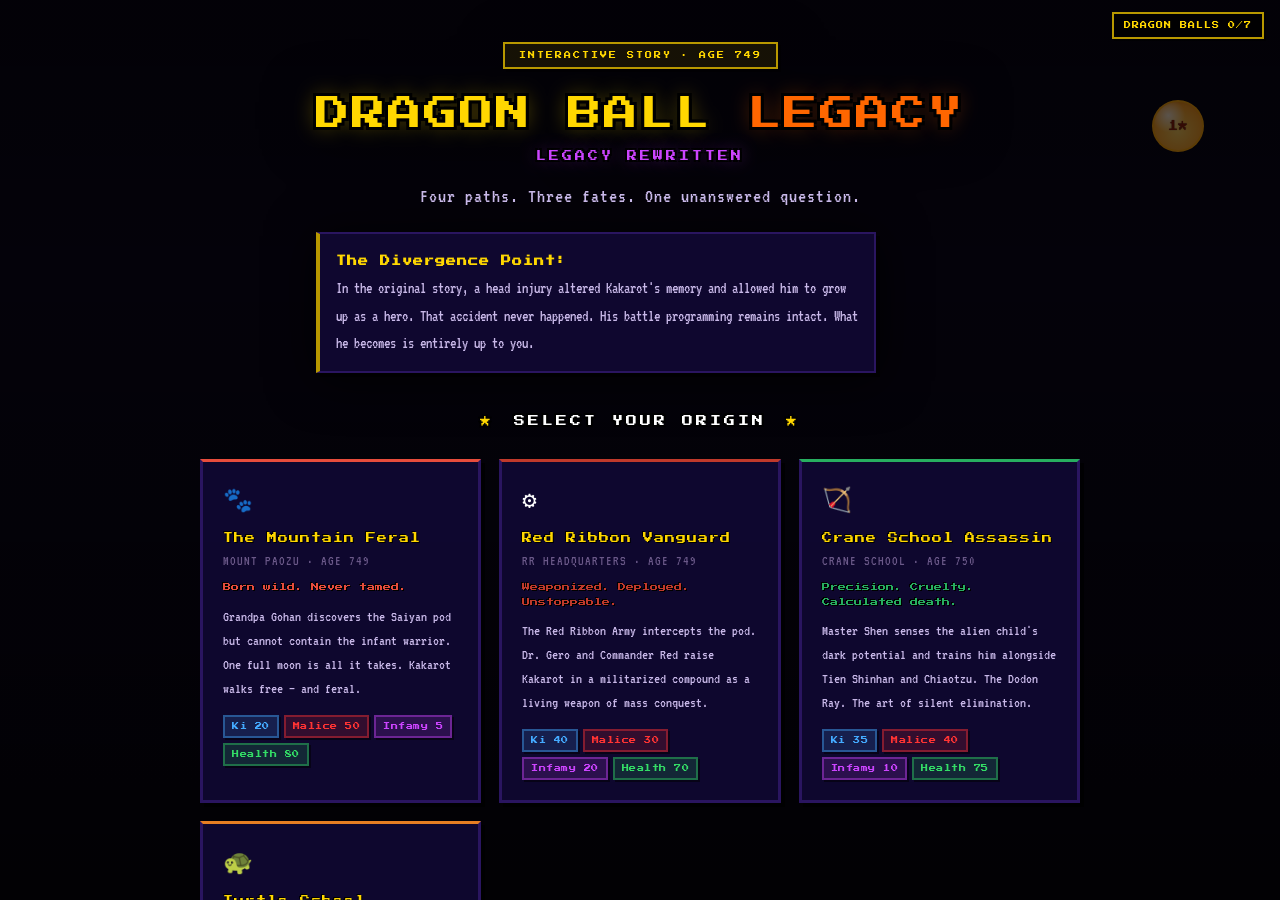
==== commit c82bd4cb: "Rename Dragon Ball Legacy Rewritten.html to index.html -changed main game to index" ====
--- a/index.html
+++ b/index.html
@@ -1,12 +1,12 @@
 <!DOCTYPE html>
-<html lang="en">
-<head>
-  <meta charset="UTF-8" />
-  <meta name="viewport" content="width=device-width, initial-scale=1.0" />
+<!-- saved from url=(0032)https://joshj620.github.io/DBLR/ -->
+<html lang="en"><head><meta http-equiv="Content-Type" content="text/html; charset=UTF-8">
+  
+  <meta name="viewport" content="width=device-width, initial-scale=1.0">
   <title>Dragon Ball Legacy Rewritten</title>
-  <link rel="preconnect" href="https://fonts.googleapis.com" />
-  <link rel="preconnect" href="https://fonts.gstatic.com" crossorigin />
-  <link href="https://fonts.googleapis.com/css2?family=Press+Start+2P&family=VT323&display=swap" rel="stylesheet" />
+  <link rel="preconnect" href="https://fonts.googleapis.com/">
+  <link rel="preconnect" href="https://fonts.gstatic.com/" crossorigin="">
+  <link href="./Dragon Ball Legacy Rewritten_files/css2" rel="stylesheet">
   <style>
 /* ───────────────────────────────────────────────────────────────────────────
    KAKAROT'S LEGACY  –  Retro Pixel Art Theme
@@ -899,6 +899,123 @@
 .aftermath-status.feral  { background: rgba(255,51,51,0.12);  color: var(--path-feral);  border: 2px solid rgba(255,51,51,0.35); }
 .aftermath-status.tyrant { background: rgba(204,68,255,0.12); color: var(--path-tyrant); border: 2px solid rgba(204,68,255,0.35); }
 
+.badge-path.redemption { background: rgba(46,204,113,0.12); color: #7ef0a9; border: 2px solid rgba(46,204,113,0.45); }
+.badge-path.immortal { background: rgba(241,196,15,0.16); color: #ffe38a; border: 2px solid rgba(241,196,15,0.5); }
+.choice-btn.path-redemption:hover { border-color: #2ecc71; box-shadow: 6px 6px 0 rgba(0,0,0,0.7), 0 0 18px -4px #2ecc71; }
+.choice-btn.path-immortal:hover { border-color: #f1c40f; box-shadow: 6px 6px 0 rgba(0,0,0,0.7), 0 0 18px -4px #f1c40f; }
+.ending-card.redemption { border-color: #2ecc71; box-shadow: 4px 4px 0 rgba(0,0,0,0.7), 0 0 30px -6px #2ecc71; }
+.ending-card.immortal { border-color: #f1c40f; box-shadow: 4px 4px 0 rgba(0,0,0,0.7), 0 0 30px -6px #f1c40f; }
+.ending-card.redemption .ending-title { color: #7ef0a9; }
+.ending-card.immortal .ending-title { color: #ffe38a; }
+.ending-card.redemption .ending-outcome { border-left-color: #2ecc71; }
+.ending-card.immortal .ending-outcome { border-left-color: #f1c40f; }
+.aftermath-status.redemption { background: rgba(46,204,113,0.14); color: #7ef0a9; border: 2px solid rgba(46,204,113,0.45); }
+.aftermath-status.immortal { background: rgba(241,196,15,0.18); color: #ffe38a; border: 2px solid rgba(241,196,15,0.55); }
+
+#dragonball-layer {
+  position: fixed;
+  inset: 0;
+  pointer-events: none;
+  z-index: 9998;
+}
+
+.dragonball-overlay {
+  position: absolute;
+  inset: 0;
+  pointer-events: none;
+  z-index: 9999;
+}
+
+.dragonball-tracker {
+  position: absolute;
+  top: 12px;
+  right: 16px;
+  font-family: var(--font-pixel);
+  font-size: 7px;
+  color: var(--gold);
+  text-transform: uppercase;
+  letter-spacing: 1px;
+  background: rgba(0, 0, 0, 0.62);
+  border: 2px solid var(--gold-dim);
+  padding: 6px 10px;
+  box-shadow: 2px 2px 0 rgba(0,0,0,0.5);
+  z-index: 10001;
+}
+
+.dragonball {
+  position: absolute;
+  width: 52px;
+  height: 52px;
+  border-radius: 50%;
+  border: 2px solid rgba(255, 168, 0, 0.9);
+  background:
+    radial-gradient(circle at 30% 28%, rgba(255,255,255,0.75) 0%, rgba(255,255,255,0) 35%),
+    radial-gradient(circle at 50% 60%, #ffcf54 0%, #ff9f1a 68%, #d66b00 100%);
+  box-shadow: none;
+  transform: translate(-50%, -50%);
+  cursor: pointer;
+  pointer-events: auto;
+  z-index: 10000;
+  transition: transform 0.12s ease, opacity 0.15s ease, box-shadow 0.15s ease;
+}
+
+.dragonball:hover {
+  transform: translate(-50%, -50%) scale(1.1);
+  box-shadow: none;
+}
+
+.dragonball .dragonball-stars {
+  position: absolute;
+  inset: 0;
+  display: grid;
+  place-items: center;
+  font-family: var(--font-pixel);
+  font-size: 10px;
+  color: #8f1f00;
+  text-shadow: 0 0 1px rgba(0,0,0,0.8);
+}
+
+.dragonball-visible {
+  opacity: 0.35;
+  animation: none;
+}
+
+.dragonball-hidden {
+  opacity: 0;
+  pointer-events: none;
+}
+
+.dragonball-revealed {
+  opacity: 0.35;
+  animation: none;
+}
+
+.dragonball-collected {
+  animation: dbCollect 260ms ease-out forwards;
+}
+
+.dragonball-unlock-msg {
+  position: absolute;
+  bottom: 18px;
+  left: 50%;
+  transform: translateX(-50%);
+  font-family: var(--font-pixel);
+  font-size: 7px;
+  color: #7ef0a9;
+  text-transform: uppercase;
+  letter-spacing: 1px;
+  background: rgba(0,0,0,0.76);
+  border: 2px solid #2ecc71;
+  padding: 6px 10px;
+  box-shadow: 2px 2px 0 rgba(0,0,0,0.55);
+}
+
+@keyframes dbCollect {
+  0% { transform: translate(-50%, -50%) scale(1); opacity: 1; }
+  100% { transform: translate(-50%, -50%) scale(0.2); opacity: 0; }
+}
+
+
 /* ── Play Again Button ────────────────────────────────────────────────────── */
 .play-again-btn {
   font-family: var(--font-pixel);
@@ -996,10 +1113,12 @@
   #scene-panel { padding: 16px 14px 32px; }
   .home-logo h1 { font-size: 16px; }
   .story-grid { grid-template-columns: 1fr; }
+  .dragonball-tracker { top: 70px; right: 10px; }
+  .dragonball { width: 44px; height: 44px; }
 }
 
   </style>
-</head>
+<style type="text/css"></style></head>
 <body>
 
   <!-- ══════════════════════════════════════════════════════════
@@ -1020,9 +1139,55 @@
     </div>
 
     <p class="press-start"><span class="db-dot">★</span> SELECT YOUR ORIGIN <span class="db-dot">★</span></p>
-    <div class="story-grid" id="story-grid">
-      <!-- Populated by game.js -->
-    </div>
+    <div class="story-grid" id="story-grid"><div class="story-card" style="--story-color: #e74c3c;">
+        <div class="story-card-icon">🐾</div>
+        <div class="story-card-title">The Mountain Feral</div>
+        <div class="story-card-subtitle">Mount Paozu · Age 749</div>
+        <div class="story-card-tagline">Born wild. Never tamed.</div>
+        <div class="story-card-desc">Grandpa Gohan discovers the Saiyan pod but cannot contain the infant warrior. One full moon is all it takes. Kakarot walks free — and feral.</div>
+        <div class="story-card-stats">
+          <span class="stat-pip ki">Ki 20</span>
+          <span class="stat-pip malice">Malice 50</span>
+          <span class="stat-pip infamy">Infamy 5</span>
+          <span class="stat-pip health">Health 80</span>
+        </div>
+      </div><div class="story-card" style="--story-color: #c0392b;">
+        <div class="story-card-icon">⚙️</div>
+        <div class="story-card-title">Red Ribbon Vanguard</div>
+        <div class="story-card-subtitle">RR Headquarters · Age 749</div>
+        <div class="story-card-tagline">Weaponized. Deployed. Unstoppable.</div>
+        <div class="story-card-desc">The Red Ribbon Army intercepts the pod. Dr. Gero and Commander Red raise Kakarot in a militarized compound as a living weapon of mass conquest.</div>
+        <div class="story-card-stats">
+          <span class="stat-pip ki">Ki 40</span>
+          <span class="stat-pip malice">Malice 30</span>
+          <span class="stat-pip infamy">Infamy 20</span>
+          <span class="stat-pip health">Health 70</span>
+        </div>
+      </div><div class="story-card" style="--story-color: #27ae60;">
+        <div class="story-card-icon">🏹</div>
+        <div class="story-card-title">Crane School Assassin</div>
+        <div class="story-card-subtitle">Crane School · Age 750</div>
+        <div class="story-card-tagline">Precision. Cruelty. Calculated death.</div>
+        <div class="story-card-desc">Master Shen senses the alien child's dark potential and trains him alongside Tien Shinhan and Chiaotzu. The Dodon Ray. The art of silent elimination.</div>
+        <div class="story-card-stats">
+          <span class="stat-pip ki">Ki 35</span>
+          <span class="stat-pip malice">Malice 40</span>
+          <span class="stat-pip infamy">Infamy 10</span>
+          <span class="stat-pip health">Health 75</span>
+        </div>
+      </div><div class="story-card" style="--story-color: #e67e22;">
+        <div class="story-card-icon">🐢</div>
+        <div class="story-card-title">Turtle School Defector</div>
+        <div class="story-card-subtitle">Kame House · Age 750</div>
+        <div class="story-card-tagline">Trained. Turned. Unleashed.</div>
+        <div class="story-card-desc">Master Roshi attempts to instill discipline. Krillin trains as his classmate. But Saiyan programming cannot be buried — and when it surfaces, no one is safe.</div>
+        <div class="story-card-stats">
+          <span class="stat-pip ki">Ki 30</span>
+          <span class="stat-pip malice">Malice 35</span>
+          <span class="stat-pip infamy">Infamy 15</span>
+          <span class="stat-pip health">Health 85</span>
+        </div>
+      </div></div>
   </div>
 
 
@@ -1075,7 +1240,7 @@
       </div>
 
       <div class="header-divider"></div>
-      <button class="header-back-btn" id="back-to-home">&#8592; Stories</button>
+      <button class="header-back-btn" id="back-to-home">← Stories</button>
     </header>
 
     <!-- ── Main Body ─────────────────────────────────────────── -->
@@ -1096,10 +1261,41 @@
 
     <!-- Progress Rail -->
     <div id="progress-rail">
-      <!-- Populated by game.js -->
-    </div>
+        <div class="rail-node current">
+          <div class="rail-dot current">1</div>
+          <div class="rail-node-lbl">Origin</div>
+        </div><div class="rail-connector "></div>
+        <div class="rail-node ">
+          <div class="rail-dot ">2</div>
+          <div class="rail-node-lbl">Prologue</div>
+        </div><div class="rail-connector "></div>
+        <div class="rail-node ">
+          <div class="rail-dot ">3</div>
+          <div class="rail-node-lbl">Bridge</div>
+        </div><div class="rail-connector "></div>
+        <div class="rail-node ">
+          <div class="rail-dot ">4</div>
+          <div class="rail-node-lbl">Alignment</div>
+        </div><div class="rail-connector "></div>
+        <div class="rail-node ">
+          <div class="rail-dot ">5</div>
+          <div class="rail-node-lbl">Crisis</div>
+        </div><div class="rail-connector "></div>
+        <div class="rail-node ">
+          <div class="rail-dot ">6</div>
+          <div class="rail-node-lbl">Ending</div>
+        </div><div class="rail-connector "></div>
+        <div class="rail-node ">
+          <div class="rail-dot ">7</div>
+          <div class="rail-node-lbl">End</div>
+        </div></div>
 
   </div><!-- /screen-game -->
+
+  <div id="dragonball-layer" aria-live="polite">
+    <div id="dragonball-tracker" class="dragonball-tracker">Dragon Balls 0/7</div>
+    <div id="dragonball-overlay" class="dragonball-overlay"></div>
+  </div>
 
 
   <!-- ── Inlined Game Data ──────────────────────────────────── -->
@@ -1205,7 +1401,7 @@
       "id": "mf_origin",
       "title": "Wild in the Mountains",
       "year": "Age 749",
-      "text": "The pod craters deep in the forests of Mount Paozu. The old martial artist Grandpa Gohan discovers the smoking impact zone and the screaming infant within. For months he tries — with food, with patience, with an old hermit's stubborn kindness. The child destroys everything he touches.\n\nThen the first full moon rises. The Saiyan tail activates. Blutz waves flood Kakarot's cells and the Great Ape transformation erupts — fifty feet of pure unstoppable rage. When dawn returns, the clearing is flattened. Grandpa Gohan is gone. Kakarot stands alone in the ruin of the forest, and utterly free.",
+      "text": "The pod craters deep in the forests of Mount Paozu. The old martial artist Grandpa Gohan discovers the smoking impact zone and the screaming infant within. For months he tries — with food, with patience, with an old hermit's stubborn kindness. The child destroys everything he touches.\n\nThen the first full moon rises. The Saiyan tail activates. His saiyan strength flood Kakarot's cells and the Great Ape transformation erupts — fifty feet of pure unstoppable rage. When dawn returns, the clearing is flattened. Grandpa Gohan is gone. Kakarot stands alone in the ruin of the forest, and utterly free.",
       "image_id": "mf_origin",
       "type": "narration",
       "continue_label": "Continue →"
@@ -1491,7 +1687,7 @@
         {
           "id": "eb_saiyan_b",
           "text": "Negotiate Autonomy",
-          "detail": "Use Earth's Dragon Balls as leverage. You will not serve any empire. Propose a mutual non-aggression arrangement — on your terms, with the eternal dragon as your insurance.",
+          "detail": "Choose to stay on Earth, but offer your services to the Frieza Force as a mercenary. You will not be a soldier in their army, but you will be a weapon for hire.",
           "stat_changes": {
             "infamy": 20
           },
@@ -1583,11 +1779,11 @@
     "tyrant": {
       "id": "ending_tyrant",
       "ending_num": 3,
-      "title": "The God-King of Earth",
+      "title": "The Beast on Earth",
       "year": "Age 762",
-      "type_label": "ENDING III · CALCULATED TYRANNY",
+      "type_label": "ENDING III · CALCULATED MUTINY",
       "color": "#8e44ad",
-      "text": "Immortality is a strange thing. Raditz leaves empty-handed — there is nothing Prince Vegeta can threaten in a being who cannot die. Kakarot rules from a command center built on the ashes of every institution that once challenged him. The Dragon Balls cycle through their year-long recharge.\n\nEvery political faction on Earth answers to him. Now the stars themselves must negotiate with the one world that operates entirely outside Frieza's reach. Earth does not conquer. Earth endures. And Kakarot endures with it — forever.",
+      "text": "Kakarot chooses to remain on Earth, keeping his power above all others. He tells Raditz that the Frieza Force is welcome to come and try to take the planet. Raditz reports back to Prince Vegeta, who is furious at the audacity of this low-class soldier.\n\nThe Frieza Force arrives quickly. Kakarot and Raditz join  ",
       "outcome": "Earth is declared a Sovereign Independent State. Frieza cannot act — immortality makes Kakarot untouchable. A cold galactic standoff begins. Kakarot rules indefinitely from the Eternal Throne.",
       "image_id": "ending_god_king"
     }
@@ -1635,11 +1831,22 @@
 (function () {
   "use strict";
 
-  // ── Game data injected by Flask template ─────────────────────────────────
-  /** @type {{ stories, events, crisis_events, endings, aftermaths }} */
-  const GD = window.GAME_DATA;
-
-  // ── Stage constants ───────────────────────────────────────────────────────
+  const GAME_DATA_OVERRIDE_KEY = "dblr_game_data_override_v1";
+
+  function getRuntimeGameData() {
+    try {
+      const raw = localStorage.getItem(GAME_DATA_OVERRIDE_KEY);
+      if (!raw) return window.GAME_DATA;
+      const parsed = JSON.parse(raw);
+      const required = ["stories", "events", "crisis_events", "endings", "aftermaths", "dragon_balls"];
+      const valid = required.every((k) => Object.prototype.hasOwnProperty.call(parsed, k));
+      return valid ? parsed : window.GAME_DATA;
+    } catch {
+      return window.GAME_DATA;
+    }
+  }
+
+  const GD = getRuntimeGameData();
   const STAGES = ["Origin", "Prologue", "Bridge", "Alignment", "Crisis", "Ending", "End"];
 
   const ALIGNMENT_INFO = {
@@ -1657,43 +1864,278 @@
     },
   };
 
-  // ── State ─────────────────────────────────────────────────────────────────
+  const DEFAULT_DRAGON_BALLS = [
+    { id: "db1", stars: 1, screen: "home", mode: "visible", left: 92, top: 14 },
+    { id: "db2", stars: 2, screen: "game", mode: "visible", event_ids: ["intro"], left: 8, top: 20 },
+    { id: "db3", stars: 3, screen: "game", mode: "visible", event_ids: ["mf_origin", "rr_origin", "cs_origin", "td_origin"], left: 92, top: 24 },
+    { id: "db4", stars: 4, screen: "game", mode: "visible", event_ids: ["mf_prologue", "rr_prologue", "cs_prologue", "td_prologue"], left: 8, top: 80 },
+    { id: "db5", stars: 5, screen: "game", mode: "visible", event_ids: ["mf_bridge", "rr_bridge", "cs_bridge", "td_bridge"], left: 92, top: 76 },
+    { id: "db6", stars: 6, screen: "game", mode: "visible", event_ids: ["__alignment__"], left: 92, top: 46 },
+    { id: "db7", stars: 7, screen: "game", mode: "visible", event_ids: ["__crisis__"], left: 8, top: 46 },
+  ];
+
+  const SECRET_REDEMPTION_CHOICE = {
+    id: "eb_redemption_secret",
+    text: "Summon Shenron with Earth's Martial Artists",
+    detail: "With all seven Dragon Balls in hand, Earth's fighters perform an emergency summon to restore Goku's fractured heart before this timeline collapses forever.",
+    stat_changes: { health: 20 },
+    path: "redemption",
+  };
+
+  const SECRET_IMMORTAL_CHOICE = {
+    id: "eb_immortal_secret",
+    text: "Let Goku Use the Wish",
+    detail: "Goku claims immortality and secures Earth through endless force.",
+    stat_changes: { infamy: 20 },
+    path: "immortal",
+  };
+
+  const FALLBACK_REDEMPTION_ENDING = {
+    id: "ending_redemption",
+    ending_num: 4,
+    title: "Shenron's Mercy",
+    year: "Age 762",
+    type_label: "SECRET ENDING · EARTH'S RESOLVE",
+    color: "#2ecc71",
+    text: "With all seven Dragon Balls gathered in secret, Earth's surviving martial artists strike during the chaos of Raditz's arrival. Roshi, Tien, Krillin, and Chiaotzu complete the summoning rite while Kakarot is held in place by a desperate, coordinated assault. Shenron rises over a ruined battlefield and hears the wish.\n\nThe dragon cannot erase every atrocity, but he can restore what was broken before Kakarot ever chose for himself. The fractured innocence returns in flashes: restraint, empathy, and the instinct to protect. Kakarot falls silent, shaken by memories that now feel like two lives colliding.",
+    outcome: "Goku's heart is restored, but not untouched by this timeline. He rejects his former conquest path and turns his power toward repair, carrying the weight of what he has done.",
+    image_id: "ending_shenron_mercy",
+  };
+
+  const FALLBACK_REDEMPTION_AFTERMATH = {
+    id: "aftermath_redemption",
+    title: "The Hard Road Home",
+    year: "Ages 762–770",
+    color: "#2ecc71",
+    text: "The wish spreads quickly through the martial arts world: the monster who terrorized Earth is now the man burdened to save it. Trust does not return overnight. Roshi insists on strict oversight. Tien remains skeptical. Krillin is the first to believe change is possible.\n\nYear 763: Goku begins dismantling the surviving war networks he once built.\nYear 766: Earth forms a joint defender council led by former rivals.\nYear 770: First contact with off-world threats is met by a united Earth rather than fractured factions.\n\nThe scars of this timeline remain, but so does a future that no longer belongs to despair alone.",
+    status: "Redeemed Guardian · Ongoing Atonement",
+    image_id: "aftermath_redemption",
+  };
+
+  const FALLBACK_IMMORTAL_ENDING = {
+    id: "ending_immortal",
+    ending_num: 5,
+    title: "Eternal Conqueror",
+    year: "Age 762",
+    type_label: "SECRET ENDING · GOKU'S WISH",
+    color: "#f1c40f",
+    text: "With all seven Dragon Balls assembled, Goku takes the summon for himself before Earth's fighters can intervene. Shenron's eyes flare as the wish is spoken: immortality. In an instant, every battle becomes one-sided. Every threat becomes temporary. Every rebellion becomes a delay.\n\nRaditz retreats with the report, but the galaxy already understands the truth. Earth now belongs to a Saiyan who cannot die, cannot be worn down, and no longer fears any army, prince, or emperor.",
+    outcome: "Goku seizes immortality and becomes Earth's permanent warlord. The planet survives, but only under his eternal rule.",
+    image_id: "ending_eternal_conqueror",
+  };
+
+  const FALLBACK_IMMORTAL_AFTERMATH = {
+    id: "aftermath_immortal",
+    title: "The Undying Regime",
+    year: "Ages 762–Forever",
+    color: "#f1c40f",
+    text: "Immortality transforms strategy into inevitability. Earth's factions stop fighting for victory and begin fighting for survival windows. None can remove Goku. At best, they can delay him.\n\nYear 763: Organized resistance collapses after three failed uprisings.\nYear 767: Off-world forces test Earth's defenses and are erased.\nYear 770: Earth is classified as a locked sovereignty zone under a single immortal ruler.\n\nThe world endures, but freedom does not. Goku reigns without end, and time itself becomes his ally.",
+    status: "Immortal Tyrant · Permanent Rule",
+    image_id: "aftermath_immortal",
+  };
+
   let state = {
-    story: null,          // story object
-    stage: "home",        // home | intro | origin | prologue | bridge | alignment | crisis | ending | aftermath
-    stageIndex: 0,        // numeric index for progress rail (0–6)
-    eventQueue: [],       // ordered event IDs for this story
-    queuePos: 0,          // current position in eventQueue
+    story: null,
+    stage: "home",
+    stageIndex: 0,
+    eventQueue: [],
+    queuePos: 0,
     stats: { ki: 0, malice: 0, infamy: 0, health: 0 },
-    alignment: null,      // saiyan | feral | tyrant
-    endingPath: null,     // saiyan | feral | tyrant
-    timeline: [],         // [{ year, text, isChoice }]
+    alignment: null,
+    endingPath: null,
+    timeline: [],
+    dragonBallsCollected: [],
+    dragonBallRevealed: {},
+    secretUnlocked: false,
+    dragonBallWishUsed: false,
   };
 
-  // ── DOM refs ──────────────────────────────────────────────────────────────
   const $ = (id) => document.getElementById(id);
   const screenHome = $("screen-home");
   const screenGame = $("screen-game");
   const timelineList = $("timeline-list");
   const scenePanel = $("scene-panel");
-  const statsKiFill   = $("fill-ki");
-  const statsMaFill   = $("fill-malice");
-  const statsInFill   = $("fill-infamy");
-  const statsHpFill   = $("fill-health");
-  const statsKiVal    = $("val-ki");
-  const statsMaVal    = $("val-malice");
-  const statsInVal    = $("val-infamy");
-  const statsHpVal    = $("val-health");
-  const progressRail  = $("progress-rail");
-  const headerBrand   = $("header-brand");
-
-  // ── Screen transitions ────────────────────────────────────────────────────
+  const statsKiFill = $("fill-ki");
+  const statsMaFill = $("fill-malice");
+  const statsInFill = $("fill-infamy");
+  const statsHpFill = $("fill-health");
+  const statsKiVal = $("val-ki");
+  const statsMaVal = $("val-malice");
+  const statsInVal = $("val-infamy");
+  const statsHpVal = $("val-health");
+  const progressRail = $("progress-rail");
+  const headerBrand = $("header-brand");
+  const dragonballOverlay = $("dragonball-overlay");
+  const dragonballTracker = $("dragonball-tracker");
+
+  function getDragonBallDefs() {
+    const defs = Array.isArray(GD.dragon_balls) && GD.dragon_balls.length ? GD.dragon_balls : DEFAULT_DRAGON_BALLS;
+    return defs;
+  }
+
+  function getEndingForPath(path) {
+    if (path === "immortal") {
+      return (GD.endings && GD.endings.immortal) || FALLBACK_IMMORTAL_ENDING;
+    }
+    if (path === "redemption") {
+      return (GD.endings && GD.endings.redemption) || FALLBACK_REDEMPTION_ENDING;
+    }
+    return GD.endings[path];
+  }
+
+  function getAftermathForPath(path) {
+    if (path === "immortal") {
+      return (GD.aftermaths && GD.aftermaths.immortal) || FALLBACK_IMMORTAL_AFTERMATH;
+    }
+    if (path === "redemption") {
+      return (GD.aftermaths && GD.aftermaths.redemption) || FALLBACK_REDEMPTION_AFTERMATH;
+    }
+    return GD.aftermaths[path];
+  }
+
+  function resetDragonBallRunState() {
+    state.dragonBallsCollected = [];
+    state.dragonBallRevealed = {};
+    state.secretUnlocked = false;
+    state.dragonBallWishUsed = false;
+    updateDragonBallTracker();
+  }
+
+  function hasAllDragonBalls() {
+    return state.dragonBallsCollected.length >= getDragonBallDefs().length;
+  }
+
+  function getCurrentEventId() {
+    return state.eventQueue[state.queuePos] || null;
+  }
+
+  function hasCollectedDragonBall(ballId) {
+    return state.dragonBallsCollected.includes(ballId);
+  }
+
+  function updateDragonBallTracker() {
+    if (!dragonballTracker) return;
+    const total = getDragonBallDefs().length;
+    const found = state.dragonBallsCollected.length;
+    const suffix = found >= total ? " · Shenron Unlocked" : "";
+    dragonballTracker.textContent = `Dragon Balls ${found}/${total}${suffix}`;
+  }
+
+  function showDragonBallUnlockMessage(text) {
+    if (!dragonballOverlay) return;
+    const prior = dragonballOverlay.querySelector(".dragonball-unlock-msg");
+    if (prior) prior.remove();
+
+    const msg = document.createElement("div");
+    msg.className = "dragonball-unlock-msg";
+    msg.textContent = text;
+    dragonballOverlay.appendChild(msg);
+    setTimeout(() => msg.remove(), 1800);
+  }
+
+  function collectDragonBall(ballId) {
+    if (hasCollectedDragonBall(ballId)) return;
+
+    state.dragonBallsCollected.push(ballId);
+    updateDragonBallTracker();
+
+    if (hasAllDragonBalls()) {
+      state.secretUnlocked = true;
+      showDragonBallUnlockMessage("All Seven Dragon Balls Collected");
+    }
+
+    if (hasAllDragonBalls() && getCurrentEventId() === "__crisis__" && !state.dragonBallWishUsed) {
+      renderCurrentEvent();
+      return;
+    }
+
+    renderDragonBallOverlay();
+  }
+
+  function triggerDragonBallReveal(revealOn) {
+    let revealedAny = false;
+    const currentEventId = getCurrentEventId();
+
+    getDragonBallDefs().forEach((ball) => {
+      if (ball.mode !== "hidden") return;
+      if (ball.reveal_on !== revealOn) return;
+      if (state.dragonBallRevealed[ball.id]) return;
+
+      const matchesEvent = !Array.isArray(ball.event_ids)
+        || !ball.event_ids.length
+        || ball.event_ids.includes(currentEventId);
+
+      if (!matchesEvent) return;
+
+      state.dragonBallRevealed[ball.id] = true;
+      revealedAny = true;
+    });
+
+    if (revealedAny) {
+      showDragonBallUnlockMessage("A hidden Dragon Ball has been revealed");
+      renderDragonBallOverlay();
+    }
+
+    return revealedAny;
+  }
+
+  function isDragonBallActive(ball) {
+    if (!ball || hasCollectedDragonBall(ball.id)) return false;
+
+    if (screenHome.classList.contains("active")) {
+      return ball.screen === "home";
+    }
+
+    if (!screenGame.classList.contains("active") || !state.story) return false;
+    if (ball.screen !== "game") return false;
+    if (ball.mode === "hidden" && !state.dragonBallRevealed[ball.id]) return false;
+    if (!Array.isArray(ball.event_ids) || !ball.event_ids.length) return true;
+
+    return ball.event_ids.includes(getCurrentEventId());
+  }
+
+  function hasPendingRevealedHiddenBall() {
+    const currentEventId = getCurrentEventId();
+    return getDragonBallDefs().some((ball) => {
+      if (ball.mode !== "hidden") return false;
+      if (!state.dragonBallRevealed[ball.id]) return false;
+      if (hasCollectedDragonBall(ball.id)) return false;
+
+      return !Array.isArray(ball.event_ids)
+        || !ball.event_ids.length
+        || ball.event_ids.includes(currentEventId);
+    });
+  }
+
+  function renderDragonBallOverlay() {
+    if (!dragonballOverlay) return;
+    dragonballOverlay.innerHTML = "";
+
+    const activeBall = getDragonBallDefs().find((ball) => isDragonBallActive(ball));
+    if (!activeBall) return;
+
+    const el = document.createElement("button");
+    el.type = "button";
+    el.className = `dragonball ${activeBall.mode === "hidden" ? "dragonball-revealed" : "dragonball-visible"}`;
+    el.style.left = `${activeBall.left}%`;
+    el.style.top = `${activeBall.top}%`;
+    el.setAttribute("aria-label", `Collect ${activeBall.stars || ""}-star Dragon Ball`);
+    el.innerHTML = `<span class="dragonball-stars">${activeBall.stars || ""}★</span>`;
+    el.addEventListener("click", () => collectDragonBall(activeBall.id));
+    dragonballOverlay.appendChild(el);
+  }
+
+  function getRenderableChoices(ev) {
+    return [...(ev.choices || [])];
+  }
+
   function showScreen(name) {
     screenHome.classList.toggle("active", name === "home");
     screenGame.classList.toggle("active", name === "game");
-  }
-
-  // ── Build the story card grid on home ────────────────────────────────────
+    renderDragonBallOverlay();
+    updateDragonBallTracker();
+  }
+
   function buildHomeScreen() {
     const grid = $("story-grid");
     grid.innerHTML = "";
@@ -1701,7 +2143,6 @@
       const card = document.createElement("div");
       card.className = "story-card";
       card.style.setProperty("--story-color", story.color);
-
       const ss = story.starting_stats;
       card.innerHTML = `
         <div class="story-card-icon">${story.icon}</div>
@@ -1714,65 +2155,60 @@
           <span class="stat-pip malice">Malice ${ss.malice}</span>
           <span class="stat-pip infamy">Infamy ${ss.infamy}</span>
           <span class="stat-pip health">Health ${ss.health}</span>
-        </div>
-      `;
+        </div>`;
       card.addEventListener("click", () => startStory(story.id));
       grid.appendChild(card);
     });
-  }
-
-  // ── Start a story ─────────────────────────────────────────────────────────
+    renderDragonBallOverlay();
+  }
+
   function startStory(storyId) {
     const story = GD.stories.find((s) => s.id === storyId);
     if (!story) return;
 
-    state.story      = story;
-    state.stats      = { ...story.starting_stats };
-    state.alignment  = null;
+    state.story = story;
+    state.stats = { ...story.starting_stats };
+    state.alignment = null;
     state.endingPath = null;
-    state.timeline   = [];
+    state.timeline = [];
     state.stageIndex = 0;
-    state.eventQueue = [...story.sequence]; // e.g. ['intro','mf_origin','mf_prologue','mf_bridge']
-    state.queuePos   = 0;
-
-    headerBrand.innerHTML = `DRAGON BALL <span>LEGACY</span>`;
+    state.eventQueue = [...story.sequence];
+    state.queuePos = 0;
+
+    headerBrand.innerHTML = "DRAGON BALL <span>LEGACY</span>";
     showScreen("game");
     renderStats();
     renderRail();
     renderCurrentEvent();
   }
 
-  // ── Return to home screen ────────────────────────────────────────────────
   function goHome() {
+    state.story = null;
+    resetDragonBallRunState();
     showScreen("home");
-  }
-
-  // ── Derive current event object from queue ────────────────────────────────
+    buildHomeScreen();
+  }
+
   function getCurrentEvent() {
     const id = state.eventQueue[state.queuePos];
     if (!id) return null;
 
     if (id === "__alignment__") return { __special: "alignment" };
-    if (id === "__crisis__")    return GD.crisis_events[state.alignment];
-    if (id === "__ending__")    return GD.endings[state.endingPath];
-    if (id === "__aftermath__") return GD.aftermaths[state.endingPath];
+    if (id === "__crisis__") return GD.crisis_events[state.alignment];
+    if (id === "__ending__") return getEndingForPath(state.endingPath);
+    if (id === "__aftermath__") return getAftermathForPath(state.endingPath);
 
     return GD.events[id] || null;
   }
 
-  // ── Advance through the event queue ──────────────────────────────────────
   function advance() {
     const ev = getCurrentEvent();
-    if (ev) {
-      addTimelineEntry(ev.year || "", ev.title || "", false);
-    }
+    if (ev) addTimelineEntry(ev.year || "", ev.title || "", false);
     state.queuePos++;
     renderCurrentEvent();
   }
 
-  // ── Handle a choice selection ─────────────────────────────────────────────
   function selectChoice(choice) {
-    // Apply stat changes
     if (choice.stat_changes) {
       Object.entries(choice.stat_changes).forEach(([k, v]) => {
         state.stats[k] = Math.min(100, (state.stats[k] || 0) + v);
@@ -1780,56 +2216,47 @@
     }
     renderStats();
 
-    // Bridge choice → set alignment and inject crisis into queue
     if (choice.alignment) {
       state.alignment = choice.alignment;
       state.stageIndex = 3;
-      // Inject alignment reveal + crisis after current position
       state.eventQueue.splice(state.queuePos + 1, 0, "__alignment__", "__crisis__");
     }
 
-    // Crisis choice → set ending path and inject ending + aftermath
     if (choice.path && state.alignment && !choice.alignment) {
       state.endingPath = choice.path;
       state.stageIndex = 5;
       state.eventQueue.splice(state.queuePos + 1, 0, "__ending__", "__aftermath__");
     }
 
-    addTimelineEntry(
-      getCurrentEvent()?.year || "",
-      choice.text,
-      true
-    );
+    addTimelineEntry(getCurrentEvent()?.year || "", choice.text, true);
     state.queuePos++;
     renderStats();
     renderRail();
     renderCurrentEvent();
   }
 
-  // ── Render the current event into the scene panel ────────────────────────
   function renderCurrentEvent() {
     const ev = getCurrentEvent();
-
     if (!ev) {
-      // Queue exhausted — should not normally happen
+      renderDragonBallOverlay();
       return;
     }
 
-    // ── Special: alignment reveal ─────────────────────────────────────────
     if (ev.__special === "alignment") {
       state.stageIndex = 3;
       renderAlignmentReveal();
       renderRail();
+      renderDragonBallOverlay();
       return;
     }
 
-    // ── Special: ending & aftermath ───────────────────────────────────────
     const curId = state.eventQueue[state.queuePos];
     if (curId === "__ending__") {
       state.stageIndex = 5;
       renderEndingCard(ev);
       renderRail();
       scrollSceneToTop();
+      renderDragonBallOverlay();
       return;
     }
     if (curId === "__aftermath__") {
@@ -1837,21 +2264,71 @@
       renderAftermathCard(ev);
       renderRail();
       scrollSceneToTop();
+      renderDragonBallOverlay();
       return;
     }
 
-    // ── Normal events — derive stageIndex from event type ─────────────────
-    if (ev.type === "choice")  state.stageIndex = 1;   // prologue choice
-    if (ev.type === "bridge")  state.stageIndex = 2;   // bridge choice
-    if (ev.type === "crisis")  state.stageIndex = 4;   // crisis choice
-    // 'narration' events stay at stageIndex 0 (Origin intro)
+    if (curId === "__crisis__" && hasAllDragonBalls() && !state.dragonBallWishUsed) {
+      state.stageIndex = 4;
+      renderDragonBallWishScreen(ev);
+      renderRail();
+      scrollSceneToTop();
+      renderDragonBallOverlay();
+      return;
+    }
+
+    if (ev.type === "choice") state.stageIndex = 1;
+    if (ev.type === "bridge") state.stageIndex = 2;
+    if (ev.type === "crisis") state.stageIndex = 4;
 
     renderSceneCard(ev);
     renderRail();
     scrollSceneToTop();
-  }
-
-  // ── Render a standard narration / choice scene ───────────────────────────
+    renderDragonBallOverlay();
+  }
+
+  function selectDragonBallWish(path, choiceText) {
+    state.dragonBallWishUsed = true;
+    state.endingPath = path;
+    state.stageIndex = 5;
+    state.eventQueue.splice(state.queuePos + 1, 0, "__ending__", "__aftermath__");
+    addTimelineEntry(getCurrentEvent()?.year || "", choiceText, true);
+    state.queuePos++;
+    renderRail();
+    renderCurrentEvent();
+  }
+
+  function renderDragonBallWishScreen(crisisEv) {
+    scenePanel.innerHTML = `
+      <div class="scene-inner">
+        <div class="scene-badges">
+          <span class="badge-year">${crisisEv?.year || "Age 761"}</span>
+          <span class="badge-path redemption">Dragon Balls Complete</span>
+        </div>
+        <div class="scene-title">Who Claims Shenron's Wish?</div>
+        <div class="scene-text">
+          The seven Dragon Balls resonate at once. Shenron can be summoned now, but only one side can command the wish.
+        </div>
+        <div class="choices-container">
+          <button class="choice-btn path-immortal" id="wish-goku">
+            <div class="choice-btn-title">${SECRET_IMMORTAL_CHOICE.text}</div>
+            <div class="choice-btn-detail">${SECRET_IMMORTAL_CHOICE.detail}</div>
+          </button>
+          <button class="choice-btn path-redemption" id="wish-martialists">
+            <div class="choice-btn-title">${SECRET_REDEMPTION_CHOICE.text}</div>
+            <div class="choice-btn-detail">${SECRET_REDEMPTION_CHOICE.detail}</div>
+          </button>
+        </div>
+      </div>`;
+
+    $("wish-goku").addEventListener("click", () => {
+      selectDragonBallWish("immortal", SECRET_IMMORTAL_CHOICE.text);
+    });
+    $("wish-martialists").addEventListener("click", () => {
+      selectDragonBallWish("redemption", SECRET_REDEMPTION_CHOICE.text);
+    });
+  }
+
   function renderSceneCard(ev) {
     const pathBadge = state.alignment
       ? `<span class="badge-path ${state.alignment}">${ALIGNMENT_INFO[state.alignment]?.name || state.alignment}</span>`
@@ -1859,13 +2336,13 @@
 
     let choicesHTML = "";
     if (ev.type === "choice" || ev.type === "bridge" || ev.type === "crisis") {
-      const btns = (ev.choices || []).map((c) => {
+      const choices = getRenderableChoices(ev);
+      const btns = choices.map((c) => {
         const tags = Object.entries(c.stat_changes || {})
           .map(([k, v]) => `<span class="stat-change-tag ${k}">+${k[0].toUpperCase()}${k.slice(1)} ${v}</span>`)
           .join("");
         return `
-          <button class="choice-btn path-${c.path || c.alignment || ""}"
-                  data-choice-id="${c.id}">
+          <button class="choice-btn path-${c.path || c.alignment || ""}" data-choice-id="${c.id}">
             <div class="choice-btn-title">${c.text}</div>
             <div class="choice-btn-detail">${c.detail}</div>
             <div class="choice-stat-tags">${tags}</div>
@@ -1889,22 +2366,31 @@
         ${choicesHTML}
       </div>`;
 
-    // Attach choice listeners
     scenePanel.querySelectorAll(".choice-btn").forEach((btn) => {
       btn.addEventListener("click", () => {
+        if (triggerDragonBallReveal("choice")) {
+          return;
+        }
+        if (hasPendingRevealedHiddenBall()) {
+          showDragonBallUnlockMessage("Collect the revealed Dragon Ball first");
+          return;
+        }
         const cid = btn.dataset.choiceId;
         const ev2 = getCurrentEvent();
-        const choice = (ev2.choices || []).find((c) => c.id === cid);
+        const choice = getRenderableChoices(ev2).find((c) => c.id === cid);
         if (choice) selectChoice(choice);
       });
     });
 
-    // Attach continue listener
     const contBtn = $("continue-btn");
-    if (contBtn) contBtn.addEventListener("click", advance);
-  }
-
-  // ── Render alignment reveal ───────────────────────────────────────────────
+    if (contBtn) {
+      contBtn.addEventListener("click", () => {
+        triggerDragonBallReveal("continue");
+        advance();
+      });
+    }
+  }
+
   function renderAlignmentReveal() {
     const al = state.alignment;
     const info = ALIGNMENT_INFO[al] || {};
@@ -1924,16 +2410,17 @@
         </div>
         <button class="continue-btn" id="continue-btn">Face the Crisis →</button>
       </div>`;
-    $("continue-btn").addEventListener("click", advance);
+    $("continue-btn").addEventListener("click", () => {
+      triggerDragonBallReveal("continue");
+      advance();
+    });
   }
 
   function getCurrentAlignmentYear() {
-    // Try to get the year from the bridge event
     const bridgeId = state.story?.sequence?.at(-1);
     return (bridgeId && GD.events[bridgeId]?.year) || "Age 757";
   }
 
-  // ── Render ending card ────────────────────────────────────────────────────
   function renderEndingCard(ev) {
     const path = state.endingPath;
     scenePanel.innerHTML = `
@@ -1955,7 +2442,6 @@
     $("continue-btn").addEventListener("click", advance);
   }
 
-  // ── Render aftermath card ─────────────────────────────────────────────────
   function renderAftermathCard(ev) {
     const path = state.endingPath;
     scenePanel.innerHTML = `
@@ -1979,7 +2465,6 @@
     $("play-again-btn").addEventListener("click", goHome);
   }
 
-  // ── Build final stats summary ─────────────────────────────────────────────
   function buildFinalStats() {
     const s = state.stats;
     return `
@@ -2005,9 +2490,7 @@
       </div>`;
   }
 
-  // ── Build image placeholder HTML ──────────────────────────────────────────
   function buildImagePlaceholder(imageId) {
-    // Try loading an actual image; falls back to styled placeholder
     return `
       <div class="image-placeholder" id="img-wrap-${imageId}">
         <img src="images/${imageId}.png"
@@ -2020,38 +2503,29 @@
       </div>`;
   }
 
-  // ── Update stats header bars ──────────────────────────────────────────────
   function renderStats() {
     const s = state.stats;
-    statsKiFill.style.width  = s.ki     + "%";
-    statsMaFill.style.width  = s.malice + "%";
-    statsInFill.style.width  = s.infamy + "%";
-    statsHpFill.style.width  = s.health + "%";
-    statsKiVal.textContent   = s.ki;
-    statsMaVal.textContent   = s.malice;
-    statsInVal.textContent   = s.infamy;
-    statsHpVal.textContent   = s.health;
-  }
-
-  // ── Progress rail ─────────────────────────────────────────────────────────
+    statsKiFill.style.width = s.ki + "%";
+    statsMaFill.style.width = s.malice + "%";
+    statsInFill.style.width = s.infamy + "%";
+    statsHpFill.style.width = s.health + "%";
+    statsKiVal.textContent = s.ki;
+    statsMaVal.textContent = s.malice;
+    statsInVal.textContent = s.infamy;
+    statsHpVal.textContent = s.health;
+  }
+
   function renderRail() {
     const current = state.stageIndex;
     progressRail.innerHTML = STAGES.map((lbl, i) => {
-      const isDone    = i < current;
+      const isDone = i < current;
       const isCurrent = i === current;
-      const dotClass  = isDone ? "done" : isCurrent ? "current" : "";
-      const conn = i < STAGES.length - 1
-        ? `<div class="rail-connector ${isDone ? "done" : ""}"></div>`
-        : "";
-      return `
-        <div class="rail-node ${dotClass}">
-          <div class="rail-dot ${dotClass}">${isDone ? "✓" : i + 1}</div>
-          <div class="rail-node-lbl">${lbl}</div>
-        </div>${conn}`;
+      const dotClass = isDone ? "done" : isCurrent ? "current" : "";
+      const conn = i < STAGES.length - 1 ? `<div class="rail-connector ${isDone ? "done" : ""}"></div>` : "";
+      return `<div class="rail-node ${dotClass}"><div class="rail-dot ${dotClass}">${isDone ? "✓" : i + 1}</div><div class="rail-node-lbl">${lbl}</div></div>${conn}`;
     }).join("");
   }
 
-  // ── Timeline sidebar ──────────────────────────────────────────────────────
   function addTimelineEntry(year, text, isChoice) {
     state.timeline.push({ year, text, isChoice });
     renderTimeline();
@@ -2059,34 +2533,27 @@
 
   function renderTimeline() {
     timelineList.innerHTML = state.timeline.map((entry, i) => {
-      const divider = i > 0
-        ? `<div class="tl-divider"></div>`
-        : "";
-      return `
-        ${divider}
-        <div class="timeline-entry">
-          <div class="tl-year">${entry.year}</div>
-          <div class="tl-text ${entry.isChoice ? "choice-entry" : ""}">${entry.text}</div>
-        </div>`;
+      const divider = i > 0 ? `<div class="tl-divider"></div>` : "";
+      return `${divider}<div class="timeline-entry"><div class="tl-year">${entry.year}</div><div class="tl-text ${entry.isChoice ? "choice-entry" : ""}">${entry.text}</div></div>`;
     }).join("");
     timelineList.scrollTop = timelineList.scrollHeight;
   }
 
-  // ── Scroll scene back to top on each new event ───────────────────────────
   function scrollSceneToTop() {
     scenePanel.scrollTop = 0;
   }
 
-  // ── Wire up home back button ──────────────────────────────────────────────
   $("back-to-home").addEventListener("click", goHome);
-
-  // ── Init ──────────────────────────────────────────────────────────────────
+  window.addEventListener("resize", renderDragonBallOverlay);
+
+  resetDragonBallRunState();
   buildHomeScreen();
   showScreen("home");
   renderRail();
+  renderDragonBallOverlay();
 })();
 
   </script>
 
-</body>
-</html>+
+</body></html>
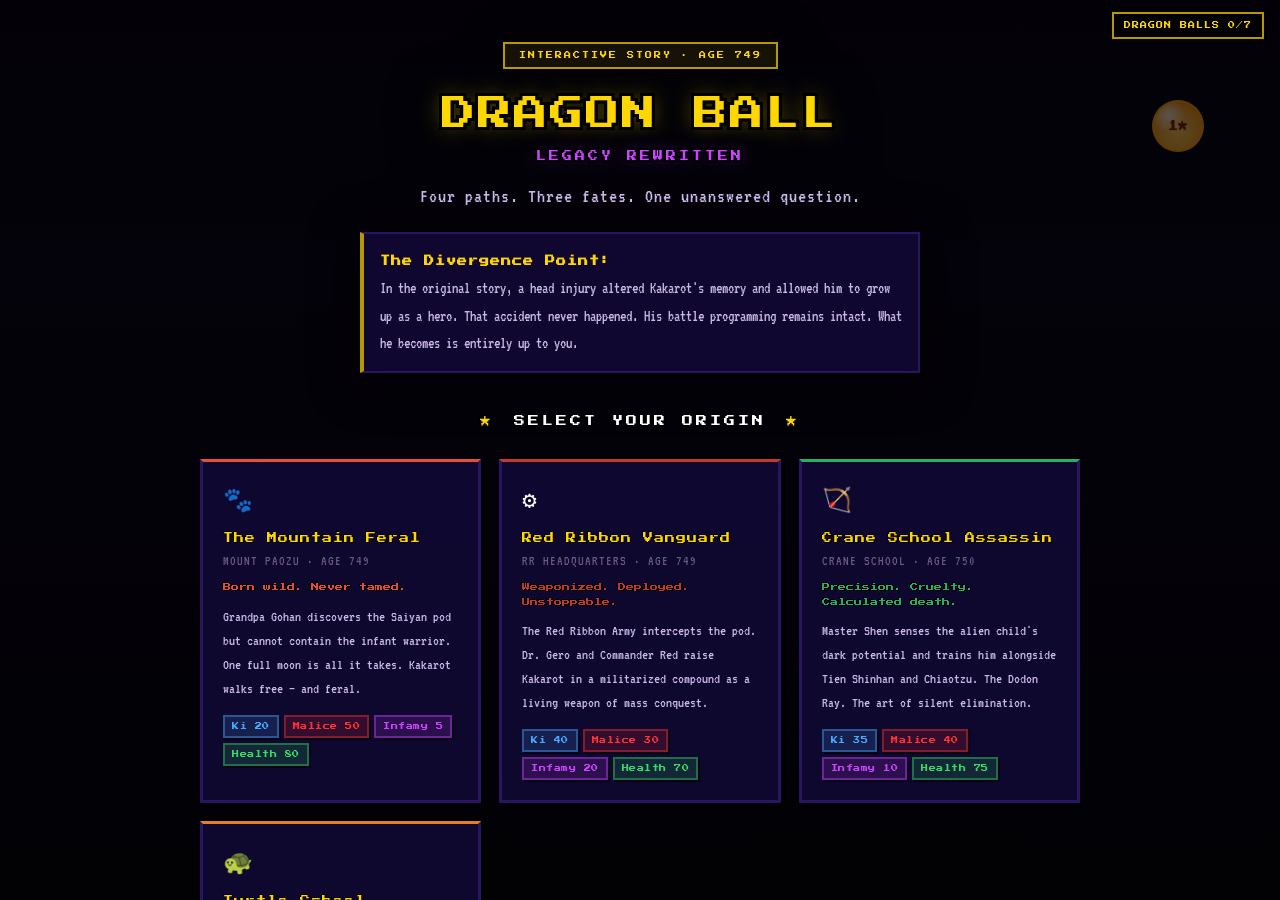
==== commit 4abf699a: "Remove text from the main heading in index.html" ====
--- a/index.html
+++ b/index.html
@@ -600,55 +600,29 @@
     0 0 20px rgba(255,215,0,0.25);
 }
 
-/* ── Image Placeholder ────────────────────────────────────────────────────── */
+/* ── Scene Image ───────────────────────────────────────────────────────────── */
 .image-placeholder {
   width: 100%;
-  aspect-ratio: 16 / 6;
-  background: var(--bg-panel);
-  border: 3px solid var(--border-dim);
-  border-top-color: var(--gold-dim);
-  display: flex;
-  flex-direction: column;
-  align-items: center;
-  justify-content: center;
-  gap: 8px;
   margin-bottom: 22px;
   position: relative;
   overflow: hidden;
-  box-shadow: 4px 4px 0 rgba(0,0,0,0.7);
 }
 .image-placeholder::before {
-  content: '';
-  position: absolute;
-  inset: 0;
-  background: repeating-linear-gradient(
-    0deg, transparent, transparent 3px, rgba(255,255,255,0.015) 3px, rgba(255,255,255,0.015) 4px
-  );
-  pointer-events: none;
-}
-.image-placeholder img {
+  display: none;
+}
+.image-placeholder img,
+.scene-image {
   width: 100%;
-  height: 100%;
+  height: auto;
   object-fit: cover;
   image-rendering: pixelated;
-}
-.ph-icon    { font-size: 28px; opacity: 0.25; position: relative; z-index:1; }
-.ph-label {
-  font-family: var(--font-pixel);
-  font-size: 7px;
-  color: var(--text-dim);
-  text-transform: uppercase;
-  letter-spacing: 2px;
-  position: relative; z-index: 1;
-}
+  border-radius: var(--radius);
+  display: block;
+}
+.ph-icon,
+.ph-label,
 .ph-id {
-  font-family: var(--font-pixel);
-  font-size: 6px;
-  color: var(--text-dim);
-  background: rgba(255,255,255,0.04);
-  padding: 3px 8px;
-  border: 1px solid var(--border-dim);
-  position: relative; z-index: 1;
+  display: none !important;
 }
 
 /* ── Scene Text ───────────────────────────────────────────────────────────── */
@@ -1127,7 +1101,7 @@
   <div id="screen-home" class="screen active">
     <div class="home-logo">
       <div class="logo-badge">Interactive Story · Age 749</div>
-      <h1>DRAGON BALL <span>LEGACY</span></h1>
+      <h1>DRAGON BALL <span></span></h1>
       <p class="subtitle-pixel">Legacy Rewritten</p>
       <p class="tagline">Four paths. Three fates. One unanswered question.</p>
       <div class="divergence">
@@ -1393,7 +1367,7 @@
       "title": "Kakarot's Descent",
       "year": "Age 749",
       "text": "A Saiyan pod tears through Earth's atmosphere like a comet of fire and steel. Inside, an infant warrior named Kakarot sleeps through reentry — his battle programming intact, his instincts sharp and unbroken.\n\nThis is not the story of Son Goku. No kind hermit will successfully soothe this child. No bump on the head will rewrite his nature. The head injury never happens. What lands on this world today is exactly what the Saiyan race intended it to be: a low-class soldier with a mission to purge.",
-      "image_id": "intro_scene",
+      "image_id": "GokuIntro.png",
       "type": "narration",
       "continue_label": "Begin →"
     },
@@ -1727,14 +1701,14 @@
       "id": "crisis_tyrant",
       "title": "The Envoy Arrives",
       "year": "Age 761",
-      "text": "Your intelligence network detected the pod before it landed. You watched Raditz emerge from a monitor in your command center. He is exactly what your projections anticipated: a Saiyan emissary sent by Prince Vegeta to assess Earth's 'conqueror' and deliver an ultimatum.\n\nThe Dragon Balls are in your vault. The eternal dragon Shenron awaits one final wish. Every system of Earth's infrastructure answers to you. Raditz stands before you. You have already planned your response.",
+      "text": "Your intelligence network detected the pod before it landed. You watched Raditz emerge from a monitor in your command center. He is exactly what your projections anticipated: a Saiyan emissary sent by Prince Vegeta to assess Earth's 'conqueror' and deliver an ultimatum.",
       "image_id": "crisis_raditz",
       "type": "crisis",
       "choices": [
         {
           "id": "eb_tyrant_a",
-          "text": "Weaponize the Dragon Balls",
-          "detail": "Summon Shenron. Wish for immortality. Raditz's threat dissolves with a single decree — no army can conquer what cannot die. Earth is sovereign. You are eternal.",
+          "text": "Betray Frieza's Envoy",
+          "detail": "Raditz is a messenger. He is not a threat. You will not be ordered around by a low-class soldier. Kill him and continue your conquest of Earth. Let the Frieza Force come and try to stop you.",
           "stat_changes": {
             "infamy": 30
           },
@@ -1742,8 +1716,8 @@
         },
         {
           "id": "eb_tyrant_b",
-          "text": "Lure Frieza's Fleet",
-          "detail": "Broadcast Earth's coordinates to the Frieza Force directly. When the fleet arrives expecting a subjugated world, betray and destroy them. Take their technology as the spoils.",
+          "text": "Bring the Frieza Force to Earth",
+          "detail": "Broadcast Earth's coordinates to the Frieza Force directly. When the fleet arrives you help them destroy the Red Ribbon remnants and claim the planet for yourself. Then you will be the one to decide Earth's fate.",
           "stat_changes": {
             "malice": 20,
             "infamy": 20
@@ -1783,8 +1757,8 @@
       "year": "Age 762",
       "type_label": "ENDING III · CALCULATED MUTINY",
       "color": "#8e44ad",
-      "text": "Kakarot chooses to remain on Earth, keeping his power above all others. He tells Raditz that the Frieza Force is welcome to come and try to take the planet. Raditz reports back to Prince Vegeta, who is furious at the audacity of this low-class soldier.\n\nThe Frieza Force arrives quickly. Kakarot and Raditz join  ",
-      "outcome": "Earth is declared a Sovereign Independent State. Frieza cannot act — immortality makes Kakarot untouchable. A cold galactic standoff begins. Kakarot rules indefinitely from the Eternal Throne.",
+      "text": "Kakarot chooses to remain on Earth, keeping his power above all others. He tells Raditz that the Frieza Force is welcome to come and try to take the planet. Raditz reports back to Prince Vegeta, who is furious at the audacity of this low-class soldier.\n\n",
+      "outcome": "Earth is declared a Sovereign Independent State. Frieza cannot act. A cold galactic standoff begins. Kakarot rules indefinitely from the Eternal Throne.",
       "image_id": "ending_god_king"
     }
   },
@@ -1812,8 +1786,8 @@
       "title": "👑 The Sovereign Anomaly",
       "year": "Ages 762–770+",
       "color": "#8e44ad",
-      "text": "The galactic community does not have a precedent for what Earth becomes. An immortal sovereign in possession of unlimited wish-granting technology, with no allegiance to any empire and no vulnerability that intelligence can exploit.\n\nYear 764: First interstellar trade delegations arrive at Earth's orbital boundary.\nYear 766: Earth declared an Independent Sovereign State by mutual agreement among four galactic factions.\nYear 769: Multiple interstellar powers establish ambassadorships on Earth.\n\nThe Dragon Balls cycle through their recharge. Kakarot grants no wishes but his own. He rules from the Lookout — a living god-king, beholden to no one, beyond the reach of mortality itself. Timeline: ONGOING.",
-      "status": "Sovereign God-King · Immortal",
+      "text": "The galactic community does not have a precedent for what Earth becomes. A sovereign power in possession of unmatched strength and strategic dominance, with no allegiance to any empire and no vulnerability that intelligence can exploit.\n\nYear 764: First interstellar trade delegations arrive at Earth's orbital boundary.\nYear 766: Earth declared an Independent Sovereign State by mutual agreement among four galactic factions.\nYear 769: Multiple interstellar powers establish ambassadorships on Earth.\n\nKakarot rules from the Lookout — a ruthless warlord, beholden to no one, beyond the reach of any would-be conqueror.",
+      "status": "Sovereign God-King · Unchallenged",
       "image_id": "aftermath_tyrant"
     }
   }
@@ -2354,6 +2328,8 @@
       choicesHTML = `<button class="continue-btn" id="continue-btn">${label}</button>`;
     }
 
+    const sceneImageHTML = buildImagePlaceholder(ev.image_id);
+
     scenePanel.innerHTML = `
       <div class="scene-inner">
         <div class="scene-badges">
@@ -2361,7 +2337,7 @@
           ${pathBadge}
         </div>
         <div class="scene-title">${ev.title || ""}</div>
-        ${buildImagePlaceholder(ev.image_id)}
+        ${sceneImageHTML}
         <div class="scene-text">${ev.text || ""}</div>
         ${choicesHTML}
       </div>`;
@@ -2423,6 +2399,8 @@
 
   function renderEndingCard(ev) {
     const path = state.endingPath;
+    const endingImageHTML = buildImagePlaceholder(ev.image_id);
+
     scenePanel.innerHTML = `
       <div class="scene-inner">
         <div class="scene-badges">
@@ -2430,7 +2408,7 @@
           <span class="badge-path ${path}">${ev.type_label || ""}</span>
         </div>
         <div class="scene-title">${ev.title}</div>
-        ${buildImagePlaceholder(ev.image_id)}
+        ${endingImageHTML}
         <div class="ending-card ${path}">
           <div class="ending-type-label">${ev.type_label || ""}</div>
           <div class="ending-title">${ev.title}</div>
@@ -2444,13 +2422,15 @@
 
   function renderAftermathCard(ev) {
     const path = state.endingPath;
+    const aftermathImageHTML = buildImagePlaceholder(ev.image_id);
+
     scenePanel.innerHTML = `
       <div class="scene-inner">
         <div class="scene-badges">
           <span class="badge-year">${ev.year || ""}</span>
         </div>
         <div class="scene-title">Epilogue</div>
-        ${buildImagePlaceholder(ev.image_id)}
+        ${aftermathImageHTML}
         <div class="aftermath-card">
           <div class="aftermath-header">
             <span class="aftermath-title">${ev.title}</span>
@@ -2491,15 +2471,16 @@
   }
 
   function buildImagePlaceholder(imageId) {
+    const id = (imageId || "").trim();
+    if (!id) return "";
+    const fileName = id.toLowerCase().endsWith('.png') ? id : `${id}.png`;
+    const imageUrl = `images/${fileName}`;
+
     return `
-      <div class="image-placeholder" id="img-wrap-${imageId}">
-        <img src="images/${imageId}.png"
-             alt="${imageId}"
-             style="position:absolute;inset:0;width:100%;height:100%;object-fit:cover;border-radius:var(--radius);"
-             onerror="this.style.display='none';document.getElementById('img-wrap-${imageId}').classList.add('ph-active')">
-        <span class="ph-icon">🎨</span>
-        <span class="ph-label">Scene Image</span>
-        <span class="ph-id">${imageId}</span>
+      <div class="image-placeholder">
+        <img class="scene-image" src="${imageUrl}"
+             alt="${id}"
+             onerror="this.style.display='none'">
       </div>`;
   }
 
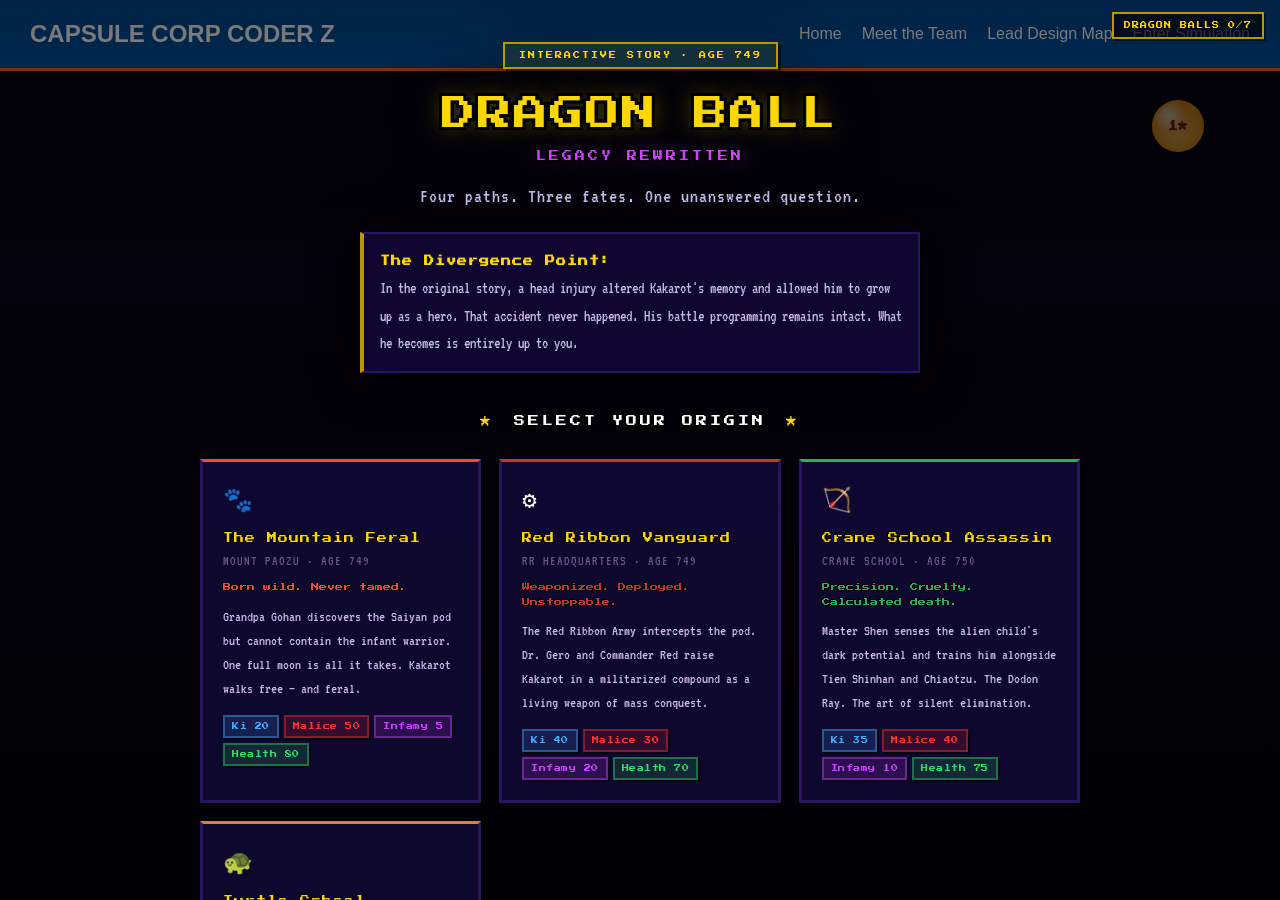
==== commit 40198541: "Add global navigation bar with styles" ====
--- a/index.html
+++ b/index.html
@@ -1095,6 +1095,74 @@
 <style type="text/css"></style></head>
 <body>
 
+  <style>
+  #cccz-global-nav {
+    background-color: #004d99; /* Capsule Corp Blue */
+    font-family: 'Segoe UI', Tahoma, Geneva, Verdana, sans-serif;
+    padding: 15px 30px;
+    display: flex;
+    justify-content: space-between;
+    align-items: center;
+    border-bottom: 3px solid #ff5e00; /* DBZ Orange */
+    box-sizing: border-box;
+    width: 100%;
+    margin: 0;
+    
+    /* Uncomment the next 3 lines if you want the nav to stay pinned to the top when scrolling */
+    /* position: sticky; */
+    /* top: 0; */
+    /* z-index: 9999; */
+  }
+
+  #cccz-global-nav .logo {
+    font-size: 1.5rem;
+    font-weight: bold;
+    color: #ffffff !important;
+    text-decoration: none;
+    text-transform: uppercase;
+  }
+
+  #cccz-global-nav .nav-links {
+    display: flex;
+    gap: 20px;
+    align-items: center;
+  }
+
+  #cccz-global-nav .nav-links a {
+    color: #ffffff !important;
+    text-decoration: none;
+    font-weight: 500;
+    font-size: 1rem;
+    transition: color 0.3s ease;
+  }
+
+  #cccz-global-nav .nav-links a:hover {
+    color: #ff5e00 !important;
+  }
+  
+  /* Mobile Responsiveness */
+  @media (max-width: 768px) {
+    #cccz-global-nav {
+      flex-direction: column;
+      gap: 15px;
+      padding: 15px;
+    }
+    #cccz-global-nav .nav-links {
+      flex-wrap: wrap;
+      justify-content: center;
+    }
+  }
+</style>
+
+<nav id="cccz-global-nav">
+  <a href="https://ovcxllc.github.io/CapsuleCorpCoderZ/index.html" class="logo">Capsule Corp Coder Z</a>
+  <div class="nav-links">
+    <a href="https://ovcxllc.github.io/CapsuleCorpCoderZ/index.html">Home</a>
+    <a href="https://ovcxllc.github.io/CapsuleCorpCoderZ/team.html">Meet the Team</a>
+    <a href="https://kidkudos77.github.io/timeline_ai_engine/">Lead Design Map</a>
+    <a href="https://joshj620.github.io/DBLR/">Enter Simulation</a>
+  </div>
+</nav>
   <!-- ══════════════════════════════════════════════════════════
        SCREEN: HOME  –  Story selection
   ══════════════════════════════════════════════════════════════ -->
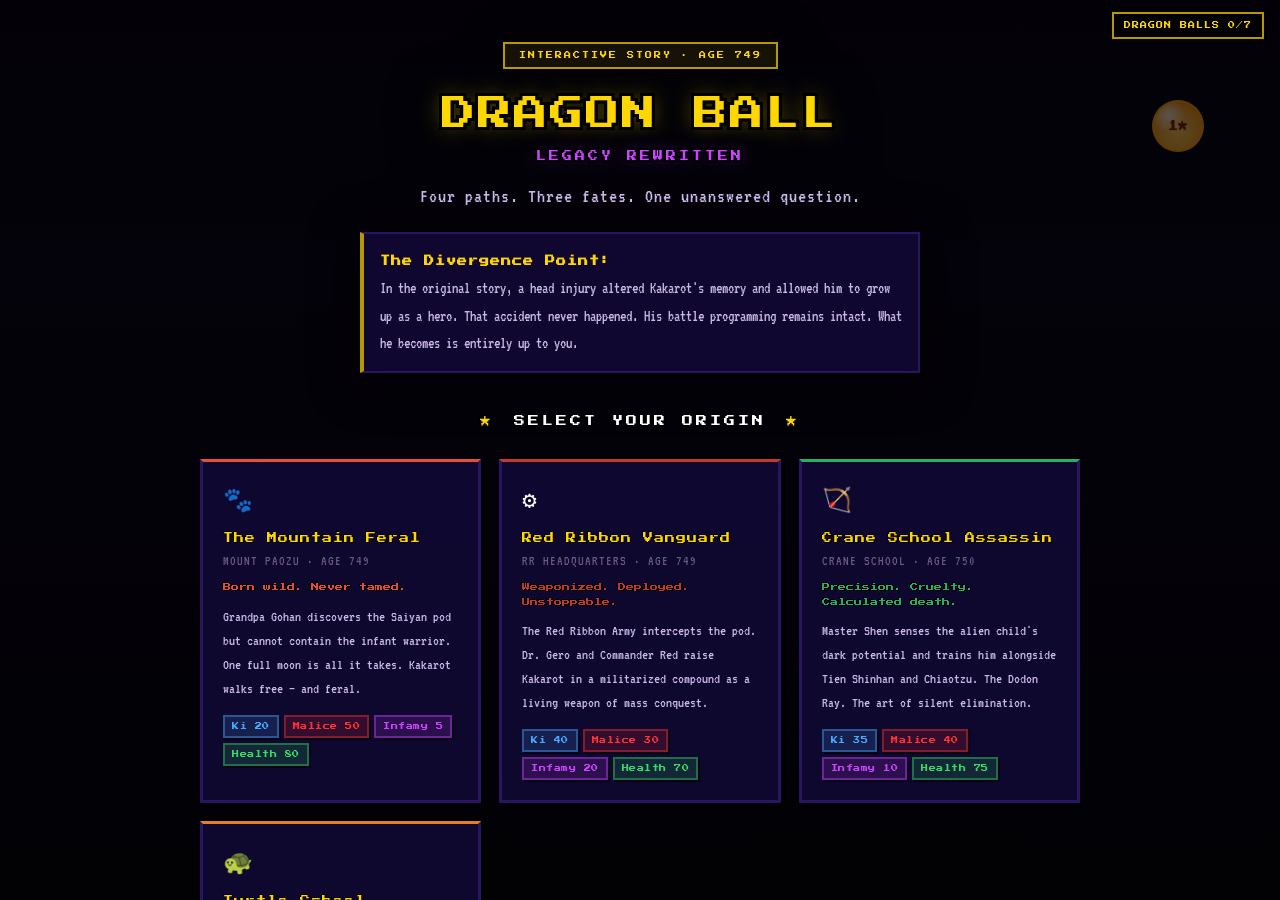
==== commit 967bed71: "Remove global navigation styles and markup Removed global navigation styles and HTML structure." ====
--- a/index.html
+++ b/index.html
@@ -1095,74 +1095,6 @@
 <style type="text/css"></style></head>
 <body>
 
-  <style>
-  #cccz-global-nav {
-    background-color: #004d99; /* Capsule Corp Blue */
-    font-family: 'Segoe UI', Tahoma, Geneva, Verdana, sans-serif;
-    padding: 15px 30px;
-    display: flex;
-    justify-content: space-between;
-    align-items: center;
-    border-bottom: 3px solid #ff5e00; /* DBZ Orange */
-    box-sizing: border-box;
-    width: 100%;
-    margin: 0;
-    
-    /* Uncomment the next 3 lines if you want the nav to stay pinned to the top when scrolling */
-    /* position: sticky; */
-    /* top: 0; */
-    /* z-index: 9999; */
-  }
-
-  #cccz-global-nav .logo {
-    font-size: 1.5rem;
-    font-weight: bold;
-    color: #ffffff !important;
-    text-decoration: none;
-    text-transform: uppercase;
-  }
-
-  #cccz-global-nav .nav-links {
-    display: flex;
-    gap: 20px;
-    align-items: center;
-  }
-
-  #cccz-global-nav .nav-links a {
-    color: #ffffff !important;
-    text-decoration: none;
-    font-weight: 500;
-    font-size: 1rem;
-    transition: color 0.3s ease;
-  }
-
-  #cccz-global-nav .nav-links a:hover {
-    color: #ff5e00 !important;
-  }
-  
-  /* Mobile Responsiveness */
-  @media (max-width: 768px) {
-    #cccz-global-nav {
-      flex-direction: column;
-      gap: 15px;
-      padding: 15px;
-    }
-    #cccz-global-nav .nav-links {
-      flex-wrap: wrap;
-      justify-content: center;
-    }
-  }
-</style>
-
-<nav id="cccz-global-nav">
-  <a href="https://ovcxllc.github.io/CapsuleCorpCoderZ/index.html" class="logo">Capsule Corp Coder Z</a>
-  <div class="nav-links">
-    <a href="https://ovcxllc.github.io/CapsuleCorpCoderZ/index.html">Home</a>
-    <a href="https://ovcxllc.github.io/CapsuleCorpCoderZ/team.html">Meet the Team</a>
-    <a href="https://kidkudos77.github.io/timeline_ai_engine/">Lead Design Map</a>
-    <a href="https://joshj620.github.io/DBLR/">Enter Simulation</a>
-  </div>
-</nav>
   <!-- ══════════════════════════════════════════════════════════
        SCREEN: HOME  –  Story selection
   ══════════════════════════════════════════════════════════════ -->
